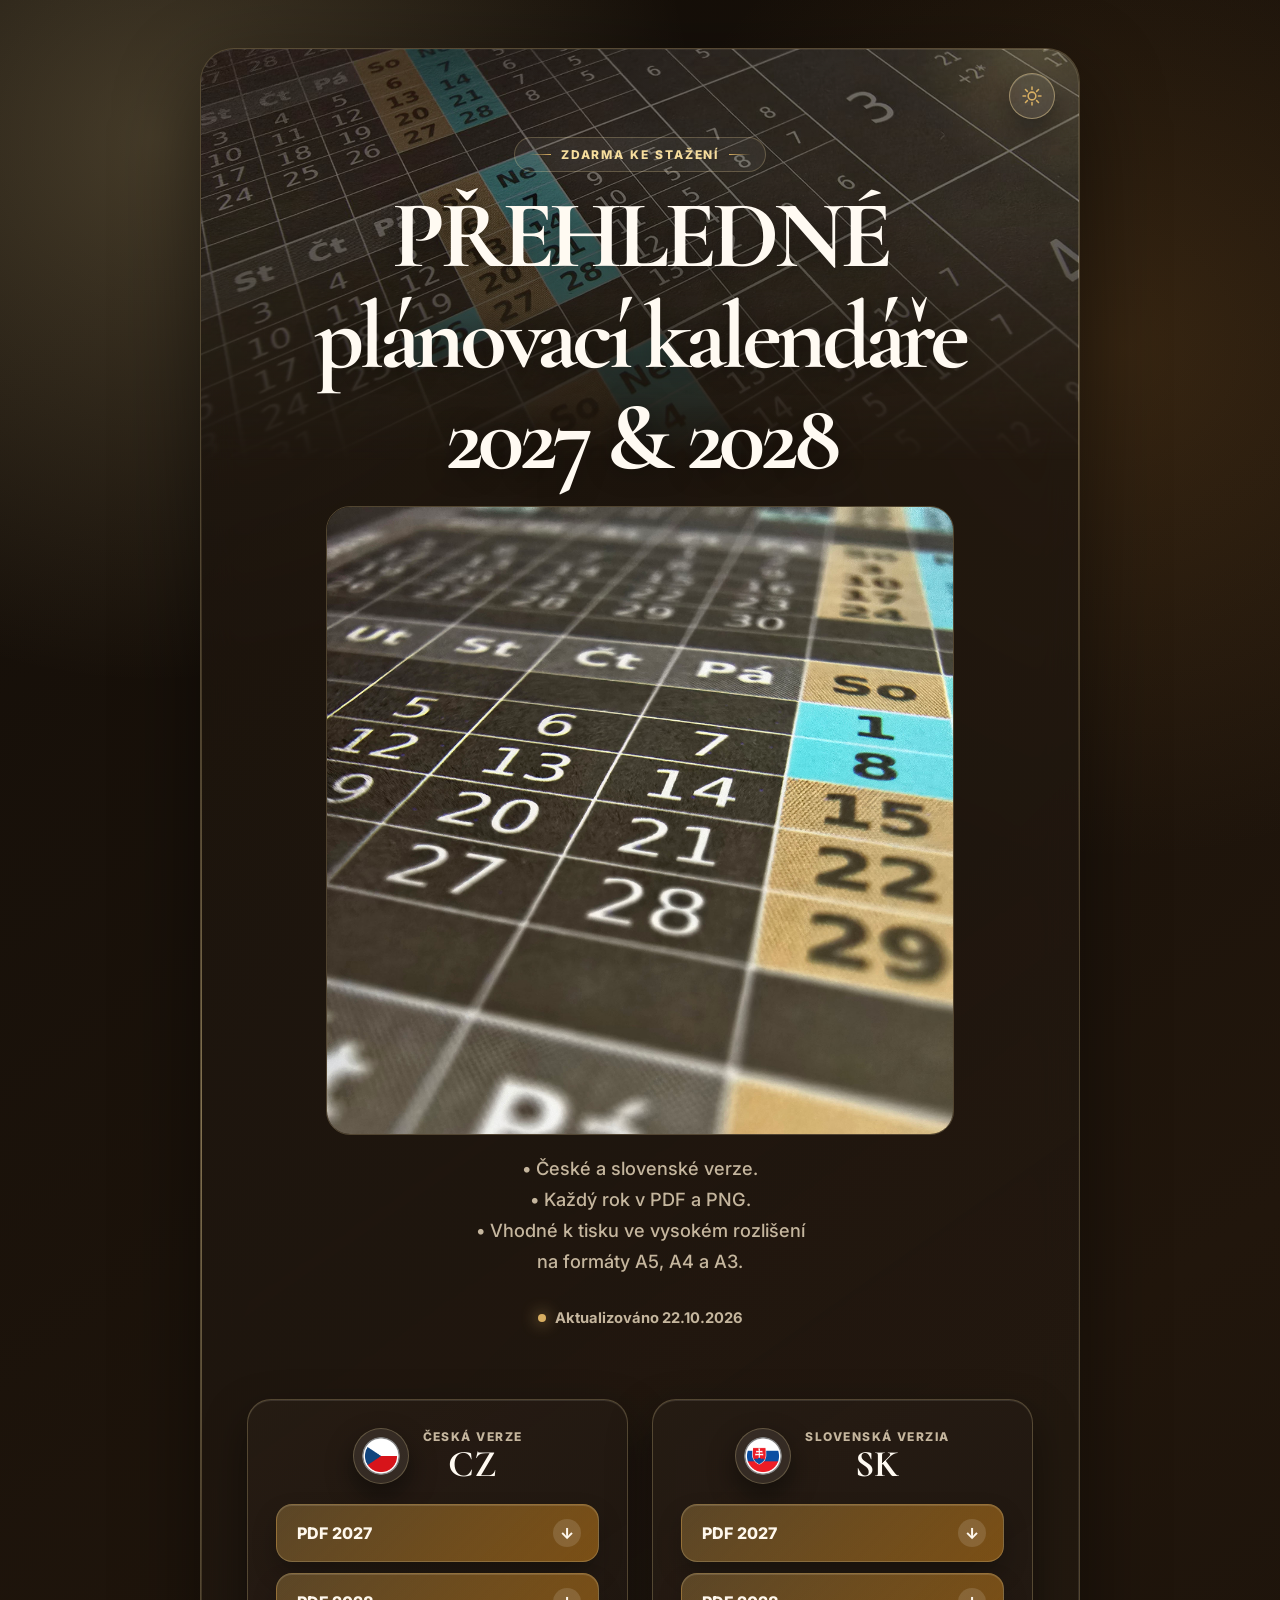
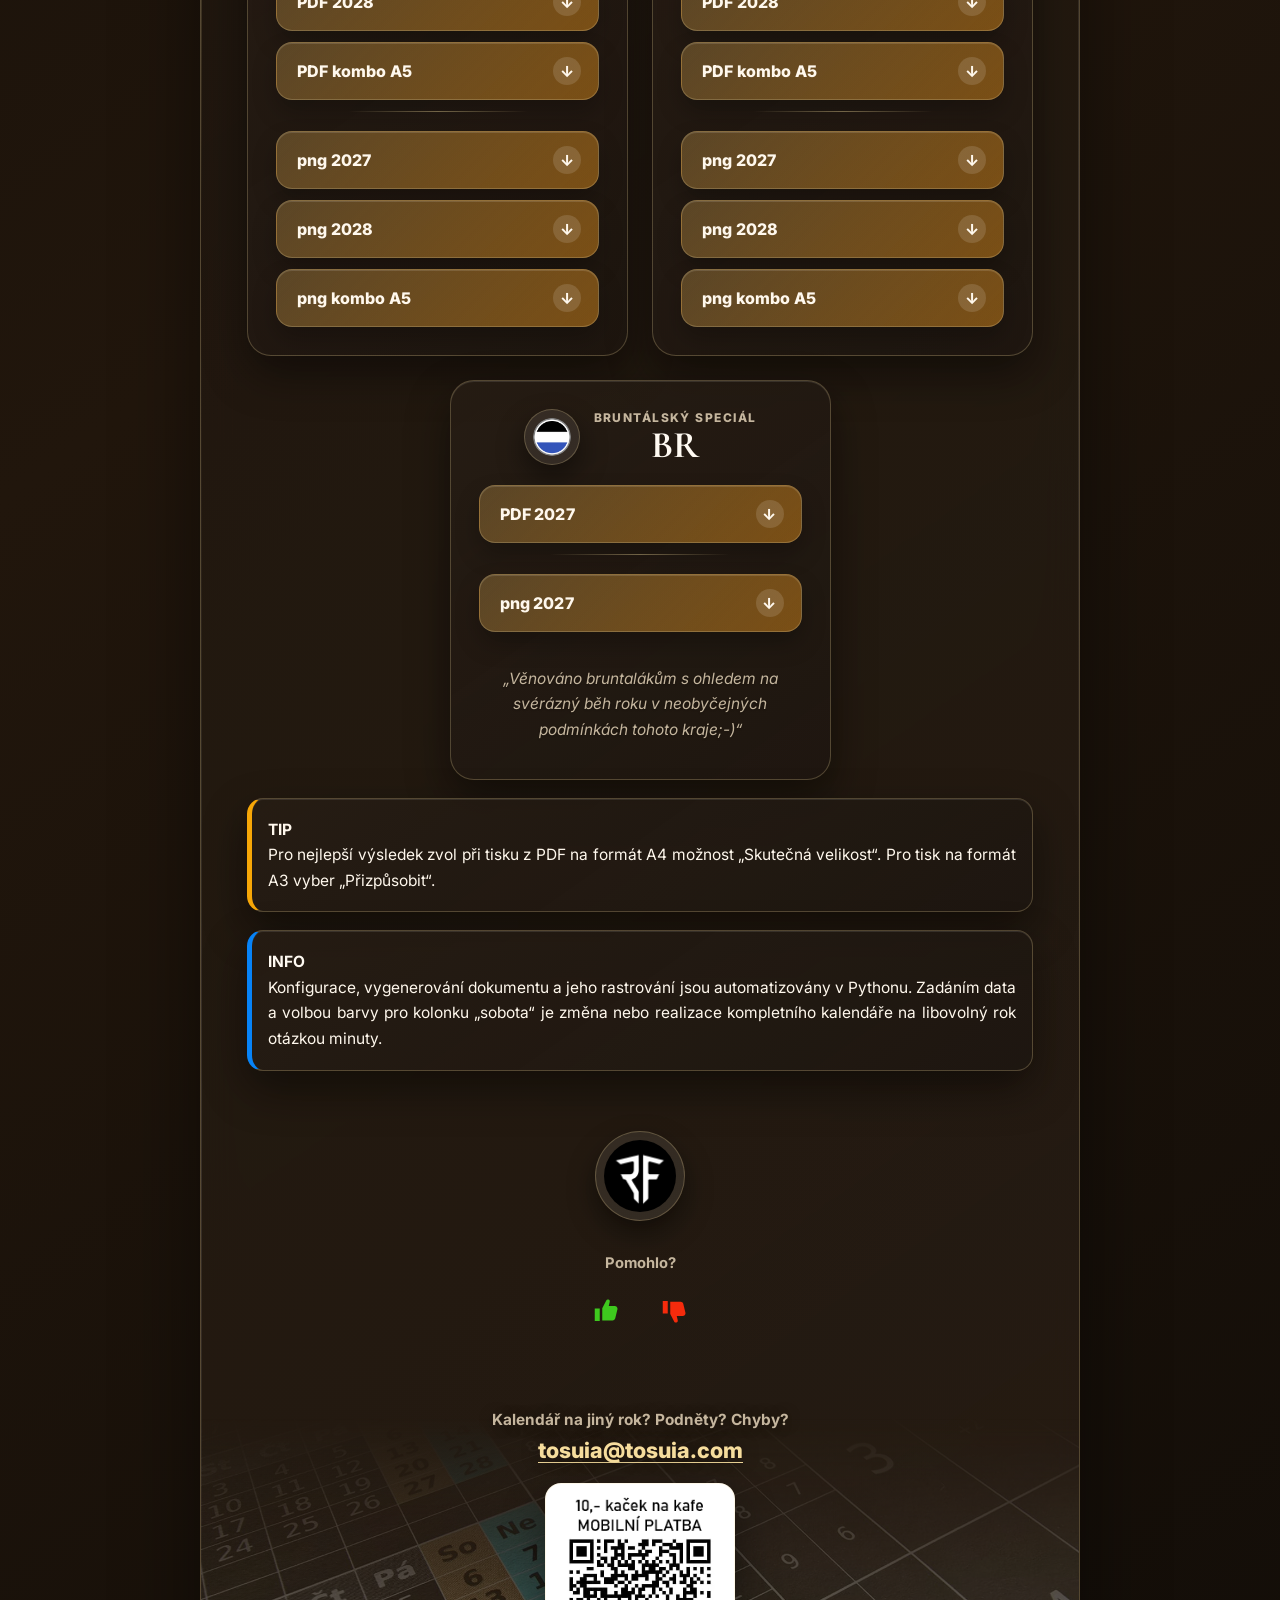
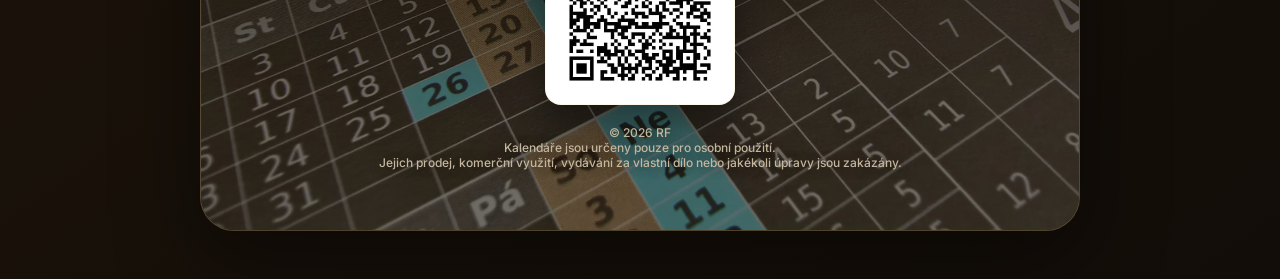
==== index.html @ 9c36e2bb "Update copyright notice to clarify restrictions" ====
<!DOCTYPE html>
<html lang='cs' data-theme='dark'>
  <head>
    <meta charset='UTF-8'>
    <meta name='viewport' content='width=device-width, initial-scale=1.0'>
    <meta name='robots' content='index, follow'>
    <title>PDF a PNG Plánovací kalendáře</title>
    <meta name='description' content='Plánovací kalendáře ke stažení zdarma. České a slovenské verze pro tisk na A5, A4 nebo A3.'>
    <link rel='canonical' href='https://tosuia.github.io'>
    <link rel='icon' type='image/png' href='img/my-icon.png'>
    <meta property="og:title" content="PDF a PNG Plánovací kalendáře">
    <meta property="og:description" content="České a slovenské plánovací kalendáře ke stažení zdarma. Vhodné k tisku ve vysokém rozlišení
na formáty A5, A4 a A3.">
    <meta property="og:type" content="website">
    <meta property="og:url" content="https://tosuia.github.io/">
    <meta property="og:site_name" content="Plánovací kalendáře">
    <meta property="og:locale" content="cs_CZ">
    <meta property="og:locale:alternate" content="sk_SK">
    <meta property="og:image" content="https://tosuia.github.io/img/preview.png">
    <meta property="og:image:secure_url" content="https://tosuia.github.io/img/preview.png">
    <meta property="og:image:type" content="image/png">
    <meta property="og:image:width" content="1200">
    <meta property="og:image:height" content="630">
    <meta property="og:image:alt" content="Ukázka plánovacího kalendáře">
    <meta name="twitter:card" content="summary_large_image">
    <meta name="twitter:title" content="PDF a PNG Plánovací kalendáře">
    <meta name="twitter:description" content="České a slovenské plánovací kalendáře ke stažení zdarma. Vhodné k tisku ve vysokém rozlišení na formáty A5, A4 a A3.">
    <meta name="twitter:image" content="https://tosuia.github.io/img/preview.png">
    <meta name="twitter:image:alt" content="Ukázka plánovacího kalendáře">
    <meta name='theme-color' content='#120d08'>
    <link rel='preconnect' href='https://fonts.googleapis.com'>
    <link rel='preconnect' href='https://fonts.gstatic.com' crossorigin>
    <link href='https://fonts.googleapis.com/css2?family=Cormorant+Garamond:wght@600;700&family=Inter:wght@400;500;600;700;800&display=swap' rel='stylesheet'>
    <link rel='stylesheet' href='style.css'>
    <!-- Set theme before paint to avoid a flash of the wrong mode -->
    <script>
      (function() {
        try {
          var saved = localStorage.getItem('theme') || 'dark';
          document.documentElement.setAttribute('data-theme', saved);
        } catch (e) {
          document.documentElement.setAttribute('data-theme', 'dark');
        }
      })();
    </script>
    <script async src='https://www.googletagmanager.com/gtag/js?id=G-2VYE45JZ54'></script>
    <script>
      window.dataLayer = window.dataLayer || [];

      function gtag() {
        dataLayer.push(arguments);
      }
      gtag('js', new Date());
      gtag('config', 'G-2VYE45JZ54');
    </script>
  </head>
  <body>
    <main class='container' aria-label='Plánovací kalendáře ke stažení'>
      <div class='card-backdrop card-backdrop--top' aria-hidden='true'></div>
      <div class='card-backdrop card-backdrop--bottom' aria-hidden='true'></div>
      <button id='theme-toggle' class='theme-toggle' type='button' aria-label='Přepnout světlý a tmavý režim' title='Přepnout režim'>
        <svg class='icon-sun' viewBox='0 0 24 24' aria-hidden='true'>
          <circle cx='12' cy='12' r='4.2'></circle>
          <g stroke-linecap='round'>
            <line x1='12' y1='2.2' x2='12' y2='5'></line>
            <line x1='12' y1='19' x2='12' y2='21.8'></line>
            <line x1='2.2' y1='12' x2='5' y2='12'></line>
            <line x1='19' y1='12' x2='21.8' y2='12'></line>
            <line x1='4.9' y1='4.9' x2='6.9' y2='6.9'></line>
            <line x1='17.1' y1='17.1' x2='19.1' y2='19.1'></line>
            <line x1='4.9' y1='19.1' x2='6.9' y2='17.1'></line>
            <line x1='17.1' y1='6.9' x2='19.1' y2='4.9'></line>
          </g>
        </svg>
        <svg class='icon-moon' viewBox='0 0 24 24' aria-hidden='true'>
          <path d='M20.5 14.4A8 8 0 0 1 9.6 3.5a0.6 0.6 0 0 0-0.8-0.8 9.2 9.2 0 1 0 12.5 12.5 0.6 0.6 0 0 0-0.8-0.8z'></path>
        </svg>
      </button>
      <section class='hero' aria-labelledby='page-title'>
        <p class='eyebrow'>Zdarma ke stažení</p>
        <header class='header-text'>
          <h1 id='page-title'>PŘEHLEDNÉ <br>plánovací kalendáře <br>2027 &amp; 2028 </h1>
          <img src="img/calendar-preview.jpg" alt="Náhled kalendáře" class="calendar-preview" width="2100" height="2100">
          <p>• České a slovenské verze.<br>• Každý rok v PDF a PNG. <br>• Vhodné k tisku ve vysokém rozlišení <br>na formáty A5, A4 a A3.</p>
        </header>
        <p class='updated'>Aktualizováno 22.10.2026</p>
      </section>
      <section class='download-grid' aria-label='Stažení kalendářů'>
        <div class='lang-card'>
          <div class='lang-head'>
            <img src='img/cz.png' alt='Česká verze' class='flag'>
            <div>
              <p class='lang-label'>Česká verze</p>
              <h2>CZ</h2>
            </div>
          </div>
          <ul class='downloads'>
            <li>
              <a href='pdf/PK_2027_CZ_flattened_600dpi.pdf' download='PK_2027_CZ_flattened_600dpi.pdf'>PDF 2027</a>
            </li>
            <li>
              <a href='pdf/PK_2028_CZ_flattened_600dpi.pdf' download='PK_2028_CZ_flattened_600dpi.pdf'>PDF 2028</a>
            </li>
            <li>
              <a href='pdf/PK_27_28_CZ_flattened_600dpi.pdf' download='PK_27_28_CZ_flattened_600dpi.pdf'>PDF kombo A5</a>
            </li>
            <li class='downloads-divider' aria-hidden='true'></li>
            <li>
              <a href='png/PK_2027_CZ_page_001_600dpi.png' download='PK_2027_CZ_page_001_600dpi.png'>png 2027</a>
            </li>
            <li>
              <a href='png/PK_2028_CZ_page_001_600dpi.png' download='PK_2028_CZ_page_001_600dpi.png'>png 2028</a>
            </li>
            <li>
              <a href='png/PK_27_28_CZ_page_001_600dpi.png' download='PK_27_28_CZ_page_001_600dpi.png'>png kombo A5</a>
            </li>
          </ul>
        </div>
        <div class='lang-card'>
          <div class='lang-head'>
            <img src='img/sk.png' alt='Slovenská verzia' class='flag'>
            <div>
              <p class='lang-label'>Slovenská verzia</p>
              <h2>SK</h2>
            </div>
          </div>
          <ul class='downloads'>
            <li>
              <a href='pdf/PK_2027_SK_flattened_600dpi.pdf' download='PK_2027_SK_flattened_600dpi.pdf'>PDF 2027</a>
            </li>
            <li>
              <a href='pdf/PK_2028_SK_flattened_600dpi.pdf' download='PK_2028_SK_flattened_600dpi.pdf'>PDF 2028</a>
            </li>
            <li>
              <a href='pdf/PK_27_28_SK_flattened_600dpi.pdf' download='PK_27_28_SK_flattened_600dpi.pdf'>PDF kombo A5</a>
            </li>
            <li class='downloads-divider' aria-hidden='true'></li>
            <li>
              <a href='png/PK_2027_SK_page_001_600dpi.png' download='PK_2027_SK_page_001_600dpi.png'>png 2027</a>
            </li>
            <li>
              <a href='png/PK_2028_SK_page_001_600dpi.png' download='PK_2028_SK_page_001_600dpi.png'>png 2028</a>
            </li>
            <li>
              <a href='png/PK_27_28_SK_page_001_600dpi.png' download='PK_27_28_SK_page_001_600dpi.png'>png kombo A5</a>
            </li>
          </ul>
        </div>
        <div class='lang-card'>
          <div class='lang-head'>
            <img src='img/znak.png' alt='Bruntálská varianta' class='flag'>
            <div>
              <p class='lang-label'>Bruntálský speciál</p>
              <h2>BR</h2>
            </div>
          </div>
          <ul class='downloads'>
            <li>
              <a href='pdf/BPK_2027.pdf' download='BPK_2027.pdf'>PDF 2027</a>
            </li>
            <li class='downloads-divider' aria-hidden='true'></li>
            <li>
              <a href='png/BPK_2027.png' download='BPK_2027.png'>png 2027</a>
            </li>
          </ul>
          <div class="announcement_1">
            <br>„Věnováno bruntalákům s ohledem na svérázný běh roku v neobyčejných podmínkách tohoto kraje;-)“
          </div>
        </div>
      </section>
      <section class='notice-stack' aria-label='Poznámky'>
        <div class='announcement_2'>
          <b>TIP</b>
          <br>Pro nejlepší výsledek zvol při tisku z PDF na formát A4 možnost „Skutečná velikost“. Pro tisk na formát A3 vyber „Přizpůsobit“.
        </div>
        <div class='announcement_3'>
          <b>INFO</b>
          <br>Konfigurace, vygenerování dokumentu a jeho rastrování jsou automatizovány v Pythonu. Zadáním data a volbou barvy pro kolonku „sobota“ je změna nebo realizace kompletního kalendáře na libovolný rok otázkou minuty.
        </div>
      </section>
      <img src='img/logo_rf_148.png' srcset='img/logo_rf_148.png 2x, img/logo_rf_224.png 3x' alt='Logo' class='logo_rf' draggable='false'>
      <section class='feedback' aria-labelledby='feedback-title'>
          <p class='feedback-title' id='feedback-title'>Pomohlo?</p>
        <div class='feedback-actions' role='group' aria-label='Ohodnotit stránku'>
          <button class='feedback-button feedback-button--up' id='feedback-up' type='button' aria-label='Líbí se mi' aria-pressed='false' title='Ujde to'>
            <svg viewBox='0 0 24 24' aria-hidden='true' focusable='false'>
              <path d='M7 10v10H3V10h4Zm2 10V9.7l3.2-6.2c.3-.6 1-.9 1.7-.7.8.2 1.3 1 1.1 1.8L14.2 8H19c1.2 0 2.2 1 2.2 2.2 0 .2 0 .4-.1.6l-1.7 7c-.2 1-1.1 1.7-2.1 1.7H9Z' />
            </svg>
          </button>
          <button class='feedback-button feedback-button--down' id='feedback-down' type='button' aria-label='Nelíbí se mi' aria-pressed='false' title='O ničem!'>
            <svg viewBox='0 0 24 24' aria-hidden='true' focusable='false'>
              <path d='M7 14V4H3v10h4Zm2-10v10.3l3.2 6.2c.3.6 1 .9 1.7.7.8-.2 1.3-1 1.1-1.8L14.2 16H19c1.2 0 2.2-1 2.2-2.2 0-.2 0-.4-.1-.6l-1.7-7c-.2-1-1.1-1.7-2.1-1.7H9Z' />
            </svg>
          </button>
        </div>
        <p class='feedback-message' id='feedback-message' aria-live='polite'></p>
      </section>
      <section class='support' aria-label='Kontakt a podpora'>
        <p class='note'>Kalendář na jiný rok? Podněty? Chyby?</p>
        <p class='contact'>
          <a href='mailto:tosuia@tosuia.com'>tosuia@tosuia.com</a>
        </p>
        <img class='qr' src='img/10.png' alt='QR kód pro příspěvek na kafe'>
        <br>
        <p class='copyright'>© 2026 RF<br>Kalendáře jsou určeny pouze pro osobní použití.<br>Jejich prodej, komerční využití, vydávání za vlastní dílo nebo jakékoli úpravy jsou zakázány.</p>
      </section>
    </main>
    <script src='tracking.js?v=2'></script>
    <script>
      (function() {
        var btn = document.getElementById('theme-toggle');
        if (!btn) return;
        var themeMeta = document.querySelector('meta[name="theme-color"]');

        function syncMeta(theme) {
          if (themeMeta) {
            themeMeta.setAttribute('content', theme === 'light' ? '#f7efe3' : '#120d08');
          }
        }
        syncMeta(document.documentElement.getAttribute('data-theme') || 'dark');
        btn.addEventListener('click', function() {
          var current = document.documentElement.getAttribute('data-theme');
          var next = current === 'dark' ? 'light' : 'dark';
          document.documentElement.setAttribute('data-theme', next);
          try {
            localStorage.setItem('theme', next);
          } catch (e) {}
          syncMeta(next);
        });
      })();
      (function() {
        var upButton = document.getElementById('feedback-up');
        var downButton = document.getElementById('feedback-down');
        var message = document.getElementById('feedback-message');
        var storageKey = 'calendar-site-feedback';
        var feedbackMessageTimer;
        var submittedFeedback = null;
        if (!upButton || !downButton || !message) return;

        function setFeedback(choice, announce) {
          var isUp = choice === 'up';
          var isDown = choice === 'down';
          upButton.classList.toggle('is-selected', isUp);
          downButton.classList.toggle('is-selected', isDown);
          upButton.setAttribute('aria-pressed', String(isUp));
          downButton.setAttribute('aria-pressed', String(isDown));
          clearTimeout(feedbackMessageTimer);
          if (choice && announce) {
            message.textContent = isUp ? 'Paráda! Díky😊' : 'Hmmm...😏';
            feedbackMessageTimer = setTimeout(function() {
              message.textContent = '';
            }, 3000);
          } else {
            message.textContent = '';
          }
        }

        function sendFeedbackToAnalytics(choice, previousChoice) {
          if (typeof gtag !== 'function') return;
          gtag('event', 'calendar_feedback', {
            feedback_rating: choice,
            previous_rating: previousChoice || 'none'
          });
        }

        function saveFeedback(choice) {
          var previousChoice = submittedFeedback;
          try {
            previousChoice = localStorage.getItem(storageKey) || previousChoice;
          } catch (e) {}
          if (previousChoice === 'up' || previousChoice === 'down') {
            submittedFeedback = previousChoice;
            setFeedback(previousChoice, true);
            message.textContent = 'Tady se už známkovalo...';
            return;
          }
          submittedFeedback = choice;
          sendFeedbackToAnalytics(choice, null);
          try {
            localStorage.setItem(storageKey, choice);
          } catch (e) {}
          setFeedback(choice, true);
        }
        upButton.addEventListener('click', function() {
          saveFeedback('up');
        });
        downButton.addEventListener('click', function() {
          saveFeedback('down');
        });
        try {
          var savedFeedback = localStorage.getItem(storageKey);
          if (savedFeedback === 'up' || savedFeedback === 'down') {
            submittedFeedback = savedFeedback;
            setFeedback(savedFeedback, false);
          }
        } catch (e) {}
      })();
    </script>
  </body>
</html>
---- style.css ----
:root {
    color-scheme: dark;
    --page-bg: #120d08;
    --page-bg-2: #21160c;
    --surface: rgba(26, 19, 13, 0.78);
    --surface-strong: rgba(37, 27, 18, 0.86);
    --surface-soft: rgba(255, 255, 255, 0.055);
    --text: #fff8ed;
    --text-muted: #c5b69e;
    --heading: #fffaf2;
    --gold: #d8af62;
    --gold-2: #f6dd9d;
    --gold-3: #9b6c27;
    --line: rgba(246, 221, 157, 0.24);
    --line-strong: rgba(246, 221, 157, 0.46);
    --shadow: rgba(0, 0, 0, 0.46);
    --success: #3ec91e;
    --warning: #f52b0c;
    --focus: #f7d47d;
    --backdrop-opacity: 0.70;
    --backdrop-tint: rgba(18, 13, 8, 0.45);
    --backdrop-blend: luminosity;
    --radius-xl: 34px;
    --radius-lg: 24px;
    --radius-md: 16px;
}

:root[data-theme='light'] {
    color-scheme: light;
    --page-bg: #f7efe3;
    --page-bg-2: #ead8bd;
    --surface: rgba(255, 251, 243, 0.82);
    --surface-strong: rgba(255, 253, 248, 0.94);
    --surface-soft: rgba(80, 52, 20, 0.055);
    --text: #2f2519;
    --text-muted: #735f43;
    --heading: #22180f;
    --gold: #9b6c27;
    --gold-2: #6f4717;
    --gold-3: #d8af62;
    --line: rgba(113, 79, 32, 0.22);
    --line-strong: rgba(113, 79, 32, 0.42);
    --shadow: rgba(73, 48, 17, 0.18);
    --success: #3ec91e;
    --warning: #f52b0c;
    --focus: #8c5f17;
    --backdrop-opacity: 0.70;
    --backdrop-tint: rgba(247, 239, 227, 0.55);
    --backdrop-blend: luminosity;
}

* {
    box-sizing: border-box;
}

html {
    min-height: 100%;
    background: var(--page-bg);
}

body {
    min-height: 100vh;
    margin: 0;
    padding: clamp(16px, 4vw, 48px);
    font-family: 'Inter', 'Open Sans', system-ui, -apple-system, BlinkMacSystemFont, 'Segoe UI', sans-serif;
    color: var(--text);
    background:
        radial-gradient(circle at 12% 4%, rgba(246, 221, 157, 0.22), transparent 34rem),
        radial-gradient(circle at 88% 10%, rgba(181, 123, 51, 0.18), transparent 32rem),
        linear-gradient(145deg, var(--page-bg), var(--page-bg-2) 48%, var(--page-bg));
    transition: background 0.35s ease, color 0.35s ease;
}

body::before {
    content: '';
    position: fixed;
    inset: 0;
    z-index: -2;
    pointer-events: none;
    background-image:
        linear-gradient(rgba(255, 255, 255, 0.045) 1px, transparent 1px),
        linear-gradient(90deg, rgba(255, 255, 255, 0.04) 1px, transparent 1px);
    background-size: 72px 72px;
    mask-image: radial-gradient(circle at center, black 0%, transparent 72%);
}

body::after {
    content: '';
    position: fixed;
    inset: 18px;
    z-index: -1;
    pointer-events: none;
    border: 1px solid var(--line);
    border-radius: 38px;
}

button,
a {
    -webkit-tap-highlight-color: transparent;
}

button:focus-visible,
a:focus-visible {
    outline: 3px solid var(--focus);
    outline-offset: 4px;
}

.container {
    position: relative;
    width: min(100%, 880px);
    margin: 0 auto;
    padding: clamp(24px, 5vw, 46px);
    text-align: center;
    background:
        linear-gradient(145deg, var(--surface), var(--surface-strong)),
        linear-gradient(135deg, transparent, rgba(246, 221, 157, 0.08));
    border: 1px solid var(--line);
    border-radius: var(--radius-xl);
    box-shadow:
        0 28px 85px var(--shadow),
        inset 0 1px 0 rgba(255, 255, 255, 0.12);
    backdrop-filter: blur(18px) saturate(125%);
    overflow: hidden;
}

.container::before,
.container::after {
    content: '';
    position: absolute;
    pointer-events: none;
}

.container::before {
    inset: 0;
    border-radius: inherit;
    padding: 1px;
    background: linear-gradient(135deg, transparent 8%, var(--gold-2), transparent 42%, rgba(255, 255, 255, 0.24), transparent 82%);
    opacity: 0.48;
    -webkit-mask:
        linear-gradient(#fff 0 0) content-box,
        linear-gradient(#fff 0 0);
    -webkit-mask-composite: xor;
    mask:
        linear-gradient(#fff 0 0) content-box,
        linear-gradient(#fff 0 0);
    mask-composite: exclude;
}

.container::after {
    width: 260px;
    height: 260px;
    top: -122px;
    right: -92px;
    border-radius: 50%;
    background: radial-gradient(circle, rgba(246, 221, 157, 0.18), transparent 68%);
}

/* ---------- Theme toggle (sun/moon icon, ported from version A) ---------- */
.theme-toggle {
    position: absolute;
    top: clamp(16px, 3vw, 24px);
    right: clamp(16px, 3vw, 24px);
    z-index: 2;
    display: grid;
    place-items: center;
    width: 46px;
    height: 46px;
    padding: 0;
    border: 1px solid var(--line-strong);
    border-radius: 50%;
    color: var(--gold);
    background: var(--surface-soft);
    box-shadow: 0 12px 30px var(--shadow), inset 0 1px 0 rgba(255, 255, 255, 0.14);
    cursor: pointer;
    transition: transform 0.3s ease, color 0.3s ease, border-color 0.3s ease, box-shadow 0.3s ease;
}

.theme-toggle:hover {
    transform: rotate(18deg) scale(1.06);
    color: var(--gold-2);
    border-color: var(--gold);
    box-shadow: 0 16px 36px var(--shadow), inset 0 1px 0 rgba(255, 255, 255, 0.14);
}

.theme-toggle svg {
    width: 22px;
    height: 22px;
    fill: none;
    stroke: currentColor;
    stroke-width: 1.7;
}

.theme-toggle .icon-moon {
    fill: currentColor;
    stroke: none;
}

:root[data-theme='dark'] .theme-toggle .icon-sun { display: block; }
:root[data-theme='dark'] .theme-toggle .icon-moon { display: none; }
:root[data-theme='light'] .theme-toggle .icon-sun { display: none; }
:root[data-theme='light'] .theme-toggle .icon-moon { display: block; }

.hero {
    position: relative;
    z-index: 1;
    padding-top: 26px;
    /* leaves room for the backdrop to fade out before the download grid */
    padding-bottom: clamp(36px, 7vw, 72px);
}

.eyebrow {
    display: inline-flex;
    align-items: center;
    gap: 10px;
    margin: 16px 0 14px;
    padding: 9px 14px;
    border: 1px solid var(--line);
    border-radius: 999px;
    color: var(--gold-2);
    background: var(--surface-soft);
    font-size: 0.75rem;
    font-weight: 800;
    letter-spacing: 0.16em;
    text-transform: uppercase;
}

.eyebrow::before,
.eyebrow::after {
    content: '';
    width: 22px;
    height: 1px;
    background: linear-gradient(90deg, transparent, var(--gold));
}

.eyebrow::after {
    background: linear-gradient(90deg, var(--gold), transparent);
}

.header-text h1 {
    margin: 0 0 14px;
    color: var(--heading);
    font-family: 'Cormorant Garamond', Georgia, serif;
    font-size: clamp(3rem, 10vw, 6rem);
    font-weight: 700;
    line-height: 1.05;
    letter-spacing: -0.055em;
    text-wrap: balance;
    text-shadow: 0 2px 26px var(--shadow);
}

.header-text p {
    max-width: 620px;
    margin: 0 auto;
    color: var(--text-muted);
    font-size: clamp(1rem, 2vw, 1.14rem);
    font-weight: 500;
    line-height: 1.7;
}

/* ---------- Sunken calendar backdrops (top hero + bottom support) ---------- */
.card-backdrop {
    position: absolute;
    left: 0;
    right: 0;
    /* image is 1600x770 (~2.08:1) — keep the band close to that ratio */
    height: min(48vw, 430px);
    z-index: 0;
    pointer-events: none;
    background-image:
        linear-gradient(to bottom, var(--backdrop-tint), var(--backdrop-tint)),
        url('img/backdrop.jpg');
    background-size: cover;
    background-blend-mode: var(--backdrop-blend);
    opacity: var(--backdrop-opacity);
}

.card-backdrop--top {
    top: 0;
    background-position: center top;
    -webkit-mask-image: linear-gradient(to bottom, black 0%, black 38%, transparent 96%);
    mask-image: linear-gradient(to bottom, black 0%, black 38%, transparent 96%);
}

.card-backdrop--bottom {
    bottom: 0;
    background-position: center bottom;
    -webkit-mask-image: linear-gradient(to top, black 0%, black 32%, transparent 96%);
    mask-image: linear-gradient(to top, black 0%, black 32%, transparent 96%);
}

.updated {
    display: inline-flex;
    align-items: center;
    gap: 9px;
    margin: clamp(20px, 4vw, 32px) 0 0;
    color: var(--text-muted);
    font-size: 0.92rem;
    font-weight: 700;
}

.updated::before {
    content: '';
    width: 8px;
    height: 8px;
    border-radius: 50%;
    background: var(--gold);
    box-shadow: 0 0 16px var(--gold);
}

.download-grid {
    position: relative;
    z-index: 1;
    display: grid;
    grid-template-columns: repeat(2, minmax(0, 1fr));
    gap: clamp(18px, 3vw, 24px);
    margin: 0 0 18px;
}

.download-grid .lang-card:nth-child(3) {
    grid-column: 1 / -1;
    width: calc((100% - clamp(18px, 3vw, 24px)) / 2);
    justify-self: center;
}

.lang-card,
.announcement_2,
.announcement_3 {
    position: relative;
    border: 1px solid var(--line);
    background:
        linear-gradient(145deg, var(--surface-strong), var(--surface)),
        var(--surface-soft);
    box-shadow:
        0 18px 44px var(--shadow),
        inset 0 1px 0 rgba(255, 255, 255, 0.10);
}

.lang-card {
    padding: clamp(20px, 4vw, 28px);
    border-radius: var(--radius-lg);
    overflow: hidden;
    transition: transform 0.22s ease, border-color 0.22s ease, box-shadow 0.22s ease;
}

.lang-card:hover {
    transform: translateY(-5px);
    border-color: var(--line-strong);
    box-shadow: 0 24px 54px var(--shadow), inset 0 1px 0 rgba(255, 255, 255, 0.14);
}

.lang-card::before,
.downloads a::before {
    content: '';
    position: absolute;
    inset: 0;
    pointer-events: none;
    background: linear-gradient(110deg, transparent 0%, transparent 38%, rgba(255, 255, 255, 0.42) 50%, transparent 62%, transparent 100%);
    background-size: 240% 100%;
    background-position: 140% 50%;
    opacity: 0;
    transition: opacity 0.2s ease;
}

.lang-card:hover::before,
.downloads a:hover::before {
    opacity: 1;
    animation: shimmer 1.15s ease both;
}

.lang-head {
    display: flex;
    align-items: center;
    justify-content: center;
    gap: 14px;
    margin-bottom: 20px;
}

.flag {
    display: block;
    width: 56px;
    height: 56px;
    padding: 8px;
    border: 1px solid var(--line);
    border-radius: 50%;
    background: rgba(255, 255, 255, 0.08);
    box-shadow: 0 12px 28px var(--shadow);
}

.lang-label {
    margin: 0 0 2px;
    color: var(--text-muted);
    font-size: 0.75rem;
    font-weight: 800;
    letter-spacing: 0.12em;
    text-transform: uppercase;
}

.lang-card h2 {
    margin: 0;
    color: var(--heading);
    font-family: 'Cormorant Garamond', Georgia, serif;
    font-size: 2.35rem;
    font-weight: 700;
    line-height: 1;
}

.downloads {
    position: relative;
    z-index: 1;
    display: grid;
    gap: 11px;
    list-style: none;
    padding: 0;
    margin: 0;
}

.downloads li + li {
    margin-top: 0;
}

.downloads-divider {
    width: min(180px, 56%);
    height: 1px;
    margin: 8px auto;
    padding: 0;
    border: 0;
    background: linear-gradient(90deg, transparent, var(--line-strong), transparent);
}

.downloads a {
    position: relative;
    display: inline-flex;
    align-items: center;
    justify-content: space-between;
    gap: 14px;
    width: 100%;
    min-height: 54px;
    padding: 14px 17px 14px 20px;
    border: 1px solid var(--line);
    border-radius: var(--radius-md);
    color: #fff8ed;
    background:
        linear-gradient(135deg, rgba(215, 174, 98, 0.28), rgba(127, 77, 20, 0.42)),
        linear-gradient(135deg, #2a1d10, #765016);
    box-shadow: 0 12px 24px rgba(0, 0, 0, 0.24), inset 0 1px 0 rgba(255, 255, 255, 0.12);
    overflow: hidden;
    text-decoration: none;
    font-weight: 800;
    letter-spacing: 0.01em;
    transition: transform 0.18s ease, border-color 0.18s ease, box-shadow 0.18s ease, filter 0.18s ease;
}

:root[data-theme='light'] .downloads a {
    color: #fff9ee;
    background:
        linear-gradient(135deg, rgba(245, 213, 144, 0.28), rgba(128, 80, 21, 0.38)),
        linear-gradient(135deg, #7d541b, #b98934);
}

.downloads a::after {
    content: '↓';
    display: grid;
    place-items: center;
    width: 28px;
    height: 28px;
    flex: 0 0 auto;
    border-radius: 50%;
    background: rgba(255, 255, 255, 0.13);
    font-size: 0.95rem;
    line-height: 1;
}

.downloads a:hover {
    transform: translateY(-2px);
    border-color: var(--gold-2);
    box-shadow: 0 17px 32px rgba(0, 0, 0, 0.30), 0 0 0 1px rgba(246, 221, 157, 0.12) inset;
    filter: brightness(1.07);
}

.notice-stack {
    position: relative;
    z-index: 1;
}

.announcement_1 {
    max-width: 100%;
    margin: 8px auto;    
    color: var(--text-muted);
    font-size: 0.97rem;
    line-height: 1.65;
    text-align: center;
    font-style: italic;
    text-shadow: 0 1px 2px rgba(0, 0, 0, 0.25);
    text-wrap: balance;
    hyphens: auto;
    overflow-wrap: break-word;        
    padding-inline: 1rem;
}

.announcement_2,
.announcement_3 {
    max-width: 100%;
    margin: 18px auto;
    padding: 18px 20px 18px 22px;
    border-radius: var(--radius-md);
    color: var(--text);
    font-size: 0.97rem;
    line-height: 1.65;
    text-align: justify;
    hyphens: auto;
    overflow-wrap: break-word;
    padding-inline: 1rem;
}


.announcement_2 {
    border-left: 5px solid #f7a707;
}

.announcement_3 {
    border-left: 5px solid #0783f7;
}
.announcement_1 b
.announcement_2 b,
.announcement_3 b {
    color: var(--heading);
}

.logo_rf {
    display: block;
    width: 90px;
    height: 90px;
    margin: clamp(34px, 6vw, 60px) auto;   /* equal top & bottom, keeps it centred */
    padding: 8px;
    border: 1px solid var(--line);
    border-radius: 50%;
    background: rgba(255, 255, 255, 0.08);
    box-shadow: 0 12px 28px var(--shadow);
    animation: spinSlow 30s linear infinite;
}

@keyframes spinSlow {
    to { rotate: 360deg; }
}

/* ---------- Simple thumbs up/down feedback ---------- */
.feedback {
    position: relative;
    z-index: 1;
    margin: calc(clamp(34px, 6vw, 60px) * -0.45) auto clamp(28px, 5vw, 44px);
    text-align: center;
}

.feedback-title {
    margin: 0 0 12px;
    color: var(--text-muted);
    font-size: 0.92rem;
    font-weight: 700;
}

.feedback-actions {
    display: flex;
    justify-content: center;
    gap: 14px;
}

.feedback-button {
    display: grid;
    place-items: center;
    width: 54px;
    height: 54px;
    padding: 0;
    border: 0;
    border-radius: 0;
    background: transparent;
    box-shadow: none;
    cursor: pointer;
    transition: transform 0.2s ease, color 0.2s ease;
}

.feedback-button svg {
    width: 30px;
    height: 30px;
    fill: currentColor;
}

.feedback-button--up {
    color: var(--success);
}

.feedback-button--up:hover {
    transform: translateY(-3px) scale(1.05);
}

.feedback-button--up.is-selected {
    color: var(--success)
}

.feedback-button--down {
    color: var(--warning);
}

.feedback-button--down:hover {
    transform: translateY(-3px) scale(1.05);
}

.feedback-button--down.is-selected {
    color: var(--warning)
}

.feedback-message {
    min-height: 1.4em;
    margin: 10px 0 0;
    color: var(--gold-2);
    font-size: 0.82rem;
    font-weight: 700;
}

.support {
    position: relative;
    z-index: 1;
    margin-top: 0;           /* was 30px */
    padding: 0 20px 6px;     /* top padding moved into .logo_rf's margin */
}

.note {
    position: relative;
    margin: 0 0 8px;
    color: var(--text-muted);
    font-size: 0.96rem;
    font-weight: 700;
    text-shadow: 0 1px 14px var(--shadow);
}

.copyright {
    position: relative;
    margin: 0 0 8px;
    color: var(--text-muted);
    font-size: 0.75rem;
    font-weight: 500;
    text-shadow: 0 1px 14px var(--shadow);
    hyphens: auto;
    overflow-wrap: break-word;
}

.contact {
    position: relative;
    margin: 0 0 20px;
    font-size: clamp(1.1rem, 3vw, 1.35rem);
    font-weight: 800;
    text-shadow: 0 1px 18px var(--shadow);
}

.contact a {
    color: var(--gold-2);
    text-decoration: none;
    background-image: linear-gradient(90deg, currentColor, currentColor);
    background-repeat: no-repeat;
    background-position: 0 100%;
    background-size: 100% 1px;
}

.contact a:hover {
    background-size: 100% 2px;
}

.qr {
    position: relative;
    display: block;
    width: min(100%, 190px);
    height: auto;
    margin: 0 auto;
    padding: 8px;
    border: 1px solid var(--line);
    border-radius: var(--radius-md);
    background: #fff;
    box-shadow: 0 20px 42px var(--shadow);
}

.calendar-preview {
    display: block;
    width: 80%;
    max-width: 680px;
    height: auto;
    margin: 18px auto;
    border: 1px solid var(--line);
    border-radius: var(--radius-lg);
}

:root[data-theme='light'] .calendar-preview {
    box-shadow:
        0 4px 12px rgba(73, 48, 17, 0.10),
        0 18px 42px rgba(73, 48, 17, 0.18);
    border: 1px solid var(--line);
    border-radius: var(--radius-lg);
}

@keyframes shimmer {
    from {
        background-position: 140% 50%;
    }
    to {
        background-position: -140% 50%;
    }
}

@media (prefers-reduced-motion: reduce) {
    *,
    *::before,
    *::after {
        scroll-behavior: auto !important;
        animation-duration: 0.01ms !important;
        animation-iteration-count: 1 !important;
        transition-duration: 0.01ms !important;
    }

    .theme-toggle:hover {
        transform: none;
    }
}

@media (max-width: 760px) {
    .download-grid {
        grid-template-columns: 1fr;
    }

    .download-grid .lang-card:nth-child(3) {
        grid-column: auto;
        width: 100%;
    }

    body {
        padding: 14px;
    }

    body::after {
        inset: 8px;
        border-radius: 26px;
    }

    .container {
        padding: 22px 16px 30px;
        border-radius: 28px;
    }

    .theme-toggle {
        top: 16px;
        right: 16px;
        width: 42px;
        height: 42px;
    }

    .eyebrow {
        max-width: 100%;
        font-size: 0.68rem;
        letter-spacing: 0.12em;
    }

    .eyebrow::before,
    .eyebrow::after {
        width: 12px;
    }

    .download-grid {
        grid-template-columns: 1fr;
    }

    .lang-head {
        justify-content: flex-start;
        text-align: left;
    }

    .downloads a {
        min-height: 52px;
    }
}

@media (max-width: 420px) {
    .header-text h1 {
        font-size: clamp(2.55rem, 16vw, 3.8rem);
    }

    .announcement_1,
    .announcement_2 {
        padding: 16px;
    }
}
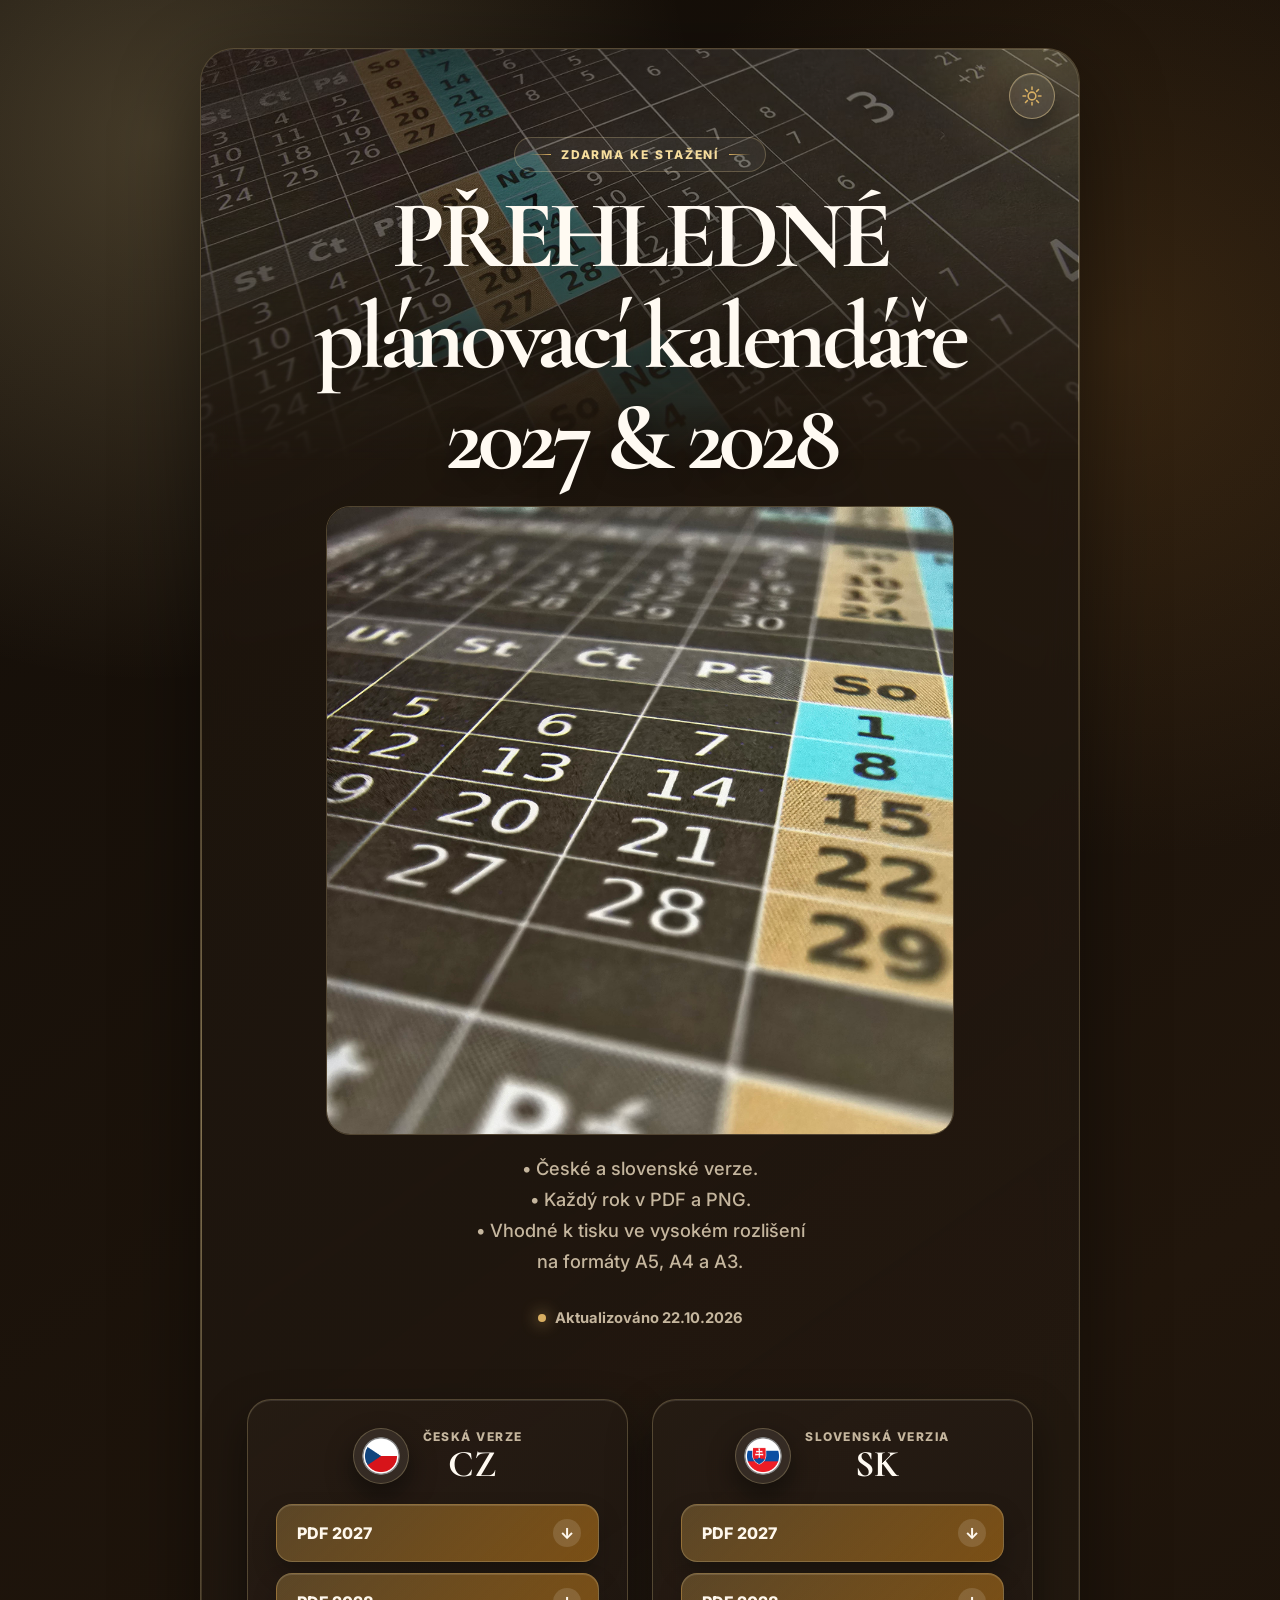
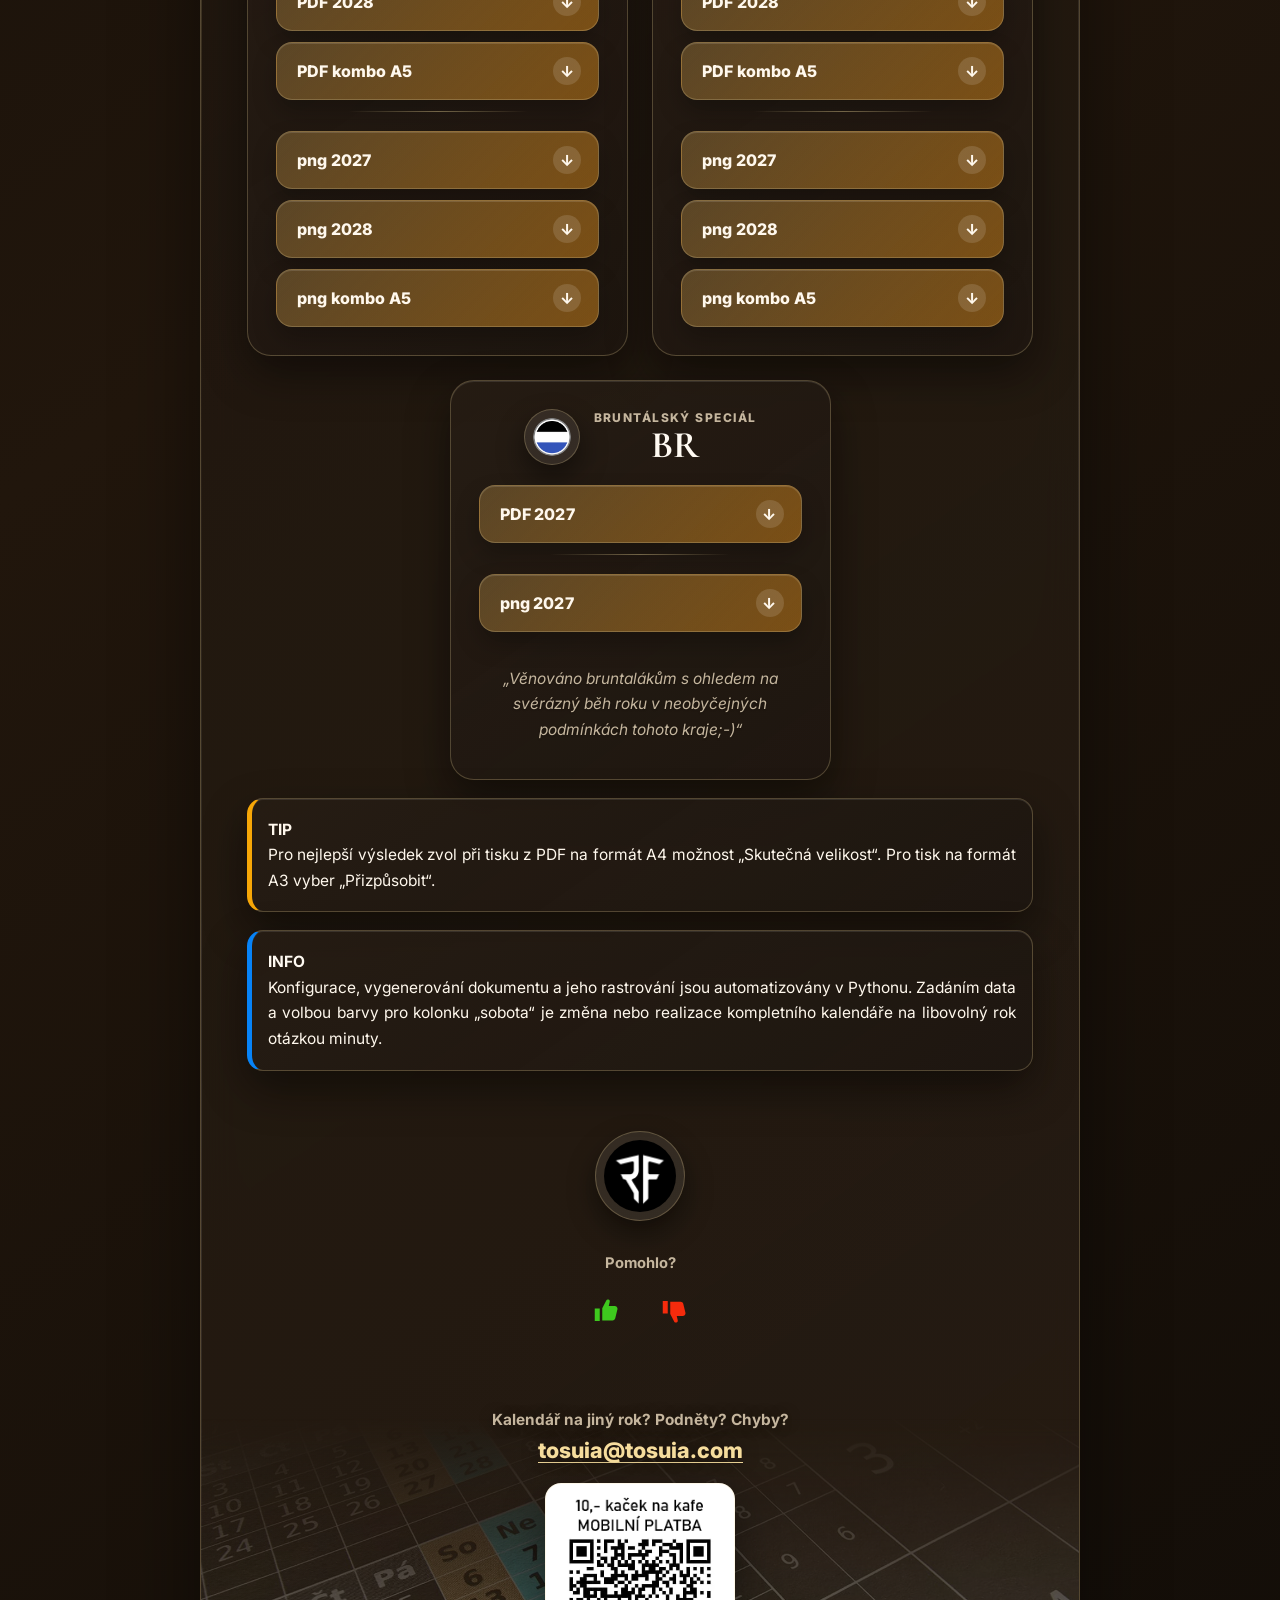
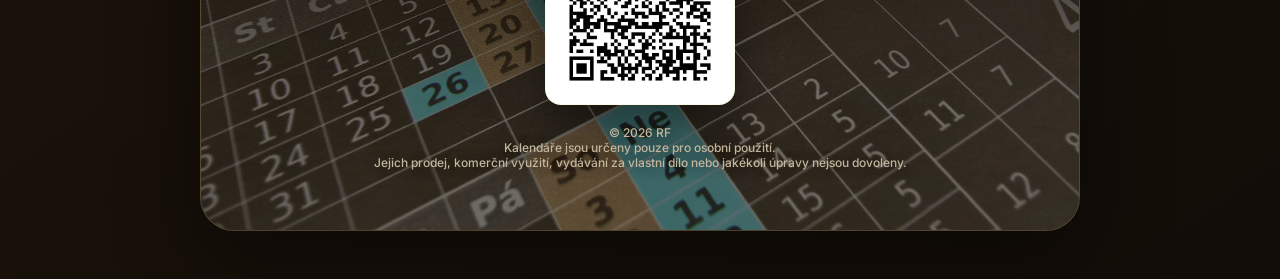
==== commit d5a136f5: "Update index.html" ====
--- a/index.html
+++ b/index.html
@@ -202,7 +202,7 @@
         </p>
         <img class='qr' src='img/10.png' alt='QR kód pro příspěvek na kafe'>
         <br>
-        <p class='copyright'>© 2026 RF<br>Kalendáře jsou určeny pouze pro osobní použití.<br>Jejich prodej, komerční využití, vydávání za vlastní dílo nebo jakékoli úpravy jsou zakázány.</p>
+        <p class='copyright'>© 2026 RF<br>Kalendáře jsou určeny pouze pro osobní použití.<br>Jejich prodej, komerční využití, vydávání za vlastní dílo nebo jakékoli úpravy nejsou dovoleny.</p>
       </section>
     </main>
     <script src='tracking.js?v=2'></script>
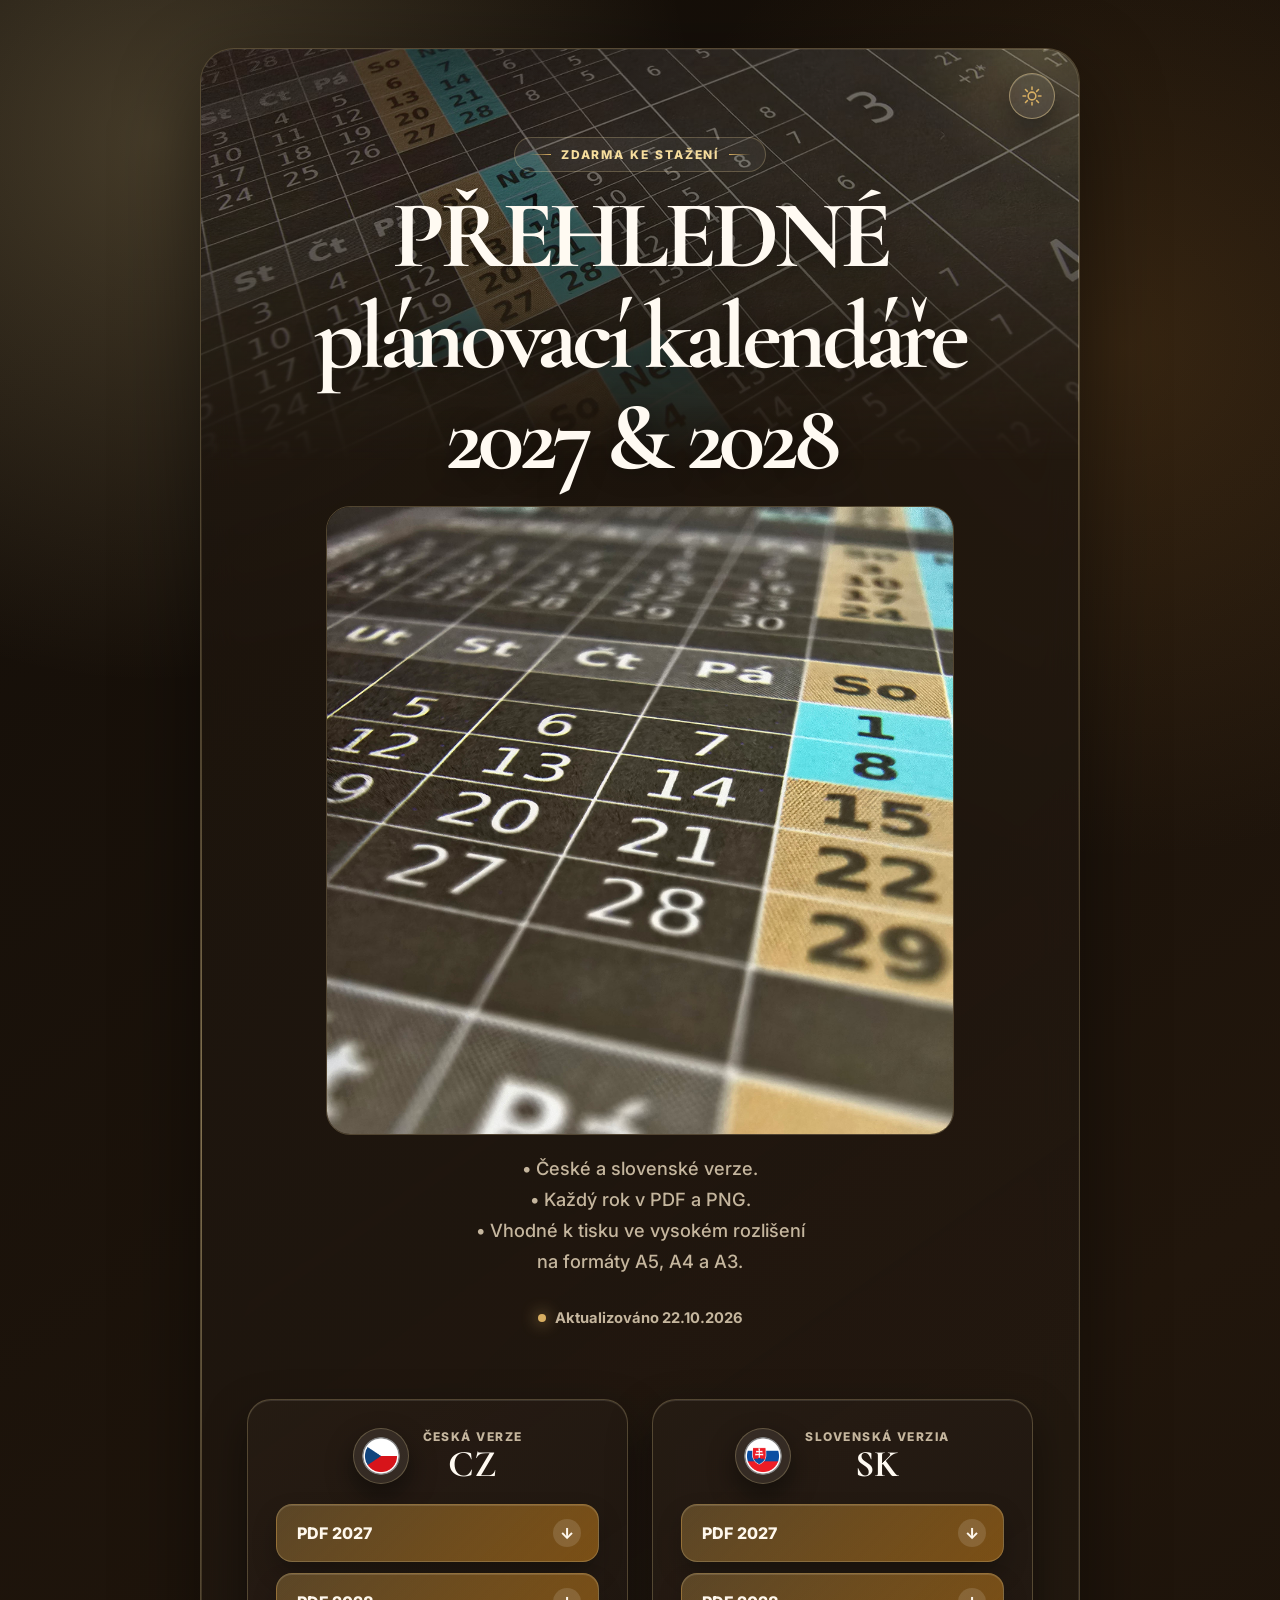
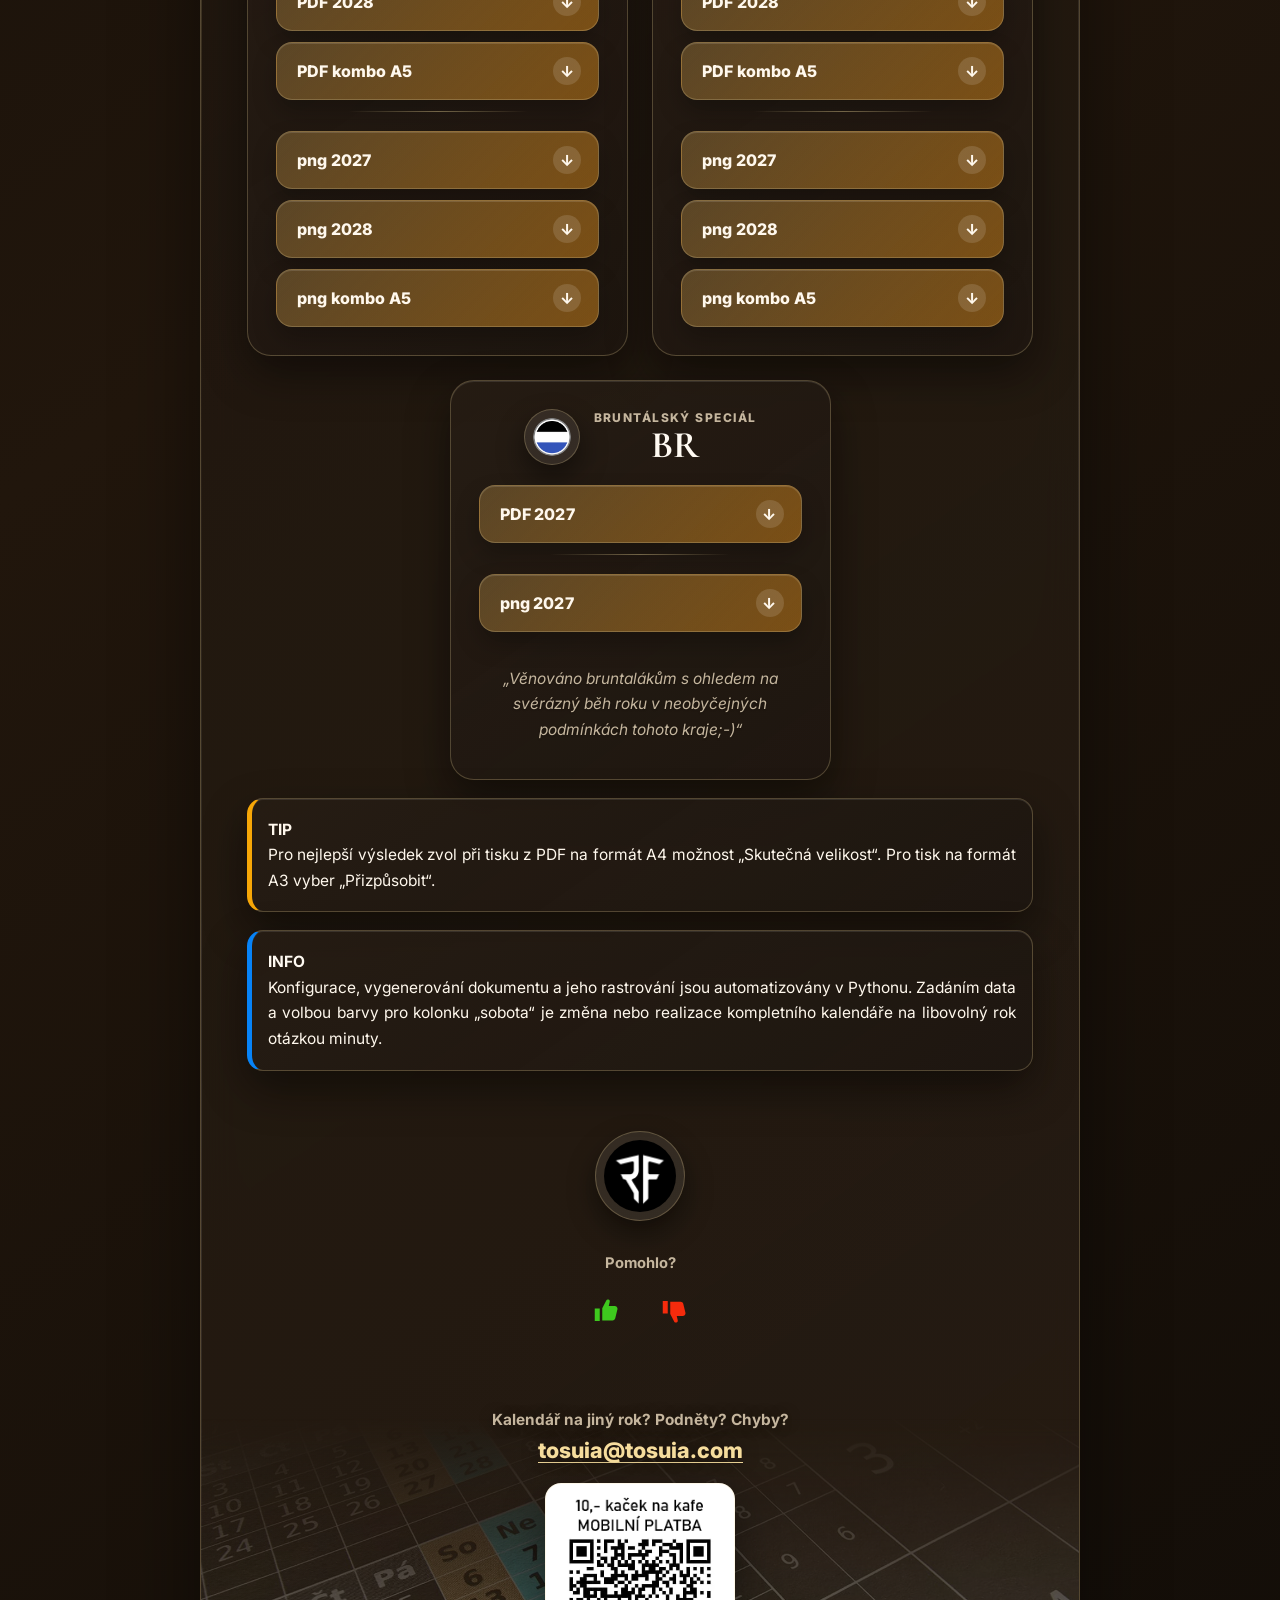
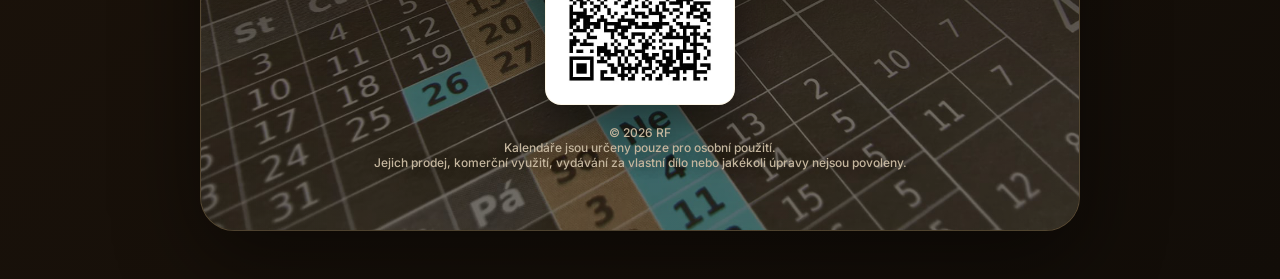
==== commit fce31e4c: "Correct typo in copyright notice" ====
--- a/index.html
+++ b/index.html
@@ -202,7 +202,7 @@
         </p>
         <img class='qr' src='img/10.png' alt='QR kód pro příspěvek na kafe'>
         <br>
-        <p class='copyright'>© 2026 RF<br>Kalendáře jsou určeny pouze pro osobní použití.<br>Jejich prodej, komerční využití, vydávání za vlastní dílo nebo jakékoli úpravy nejsou dovoleny.</p>
+        <p class='copyright'>© 2026 RF<br>Kalendáře jsou určeny pouze pro osobní použití.<br>Jejich prodej, komerční využití, vydávání za vlastní dílo nebo jakékoli úpravy nejsou povoleny.</p>
       </section>
     </main>
     <script src='tracking.js?v=2'></script>
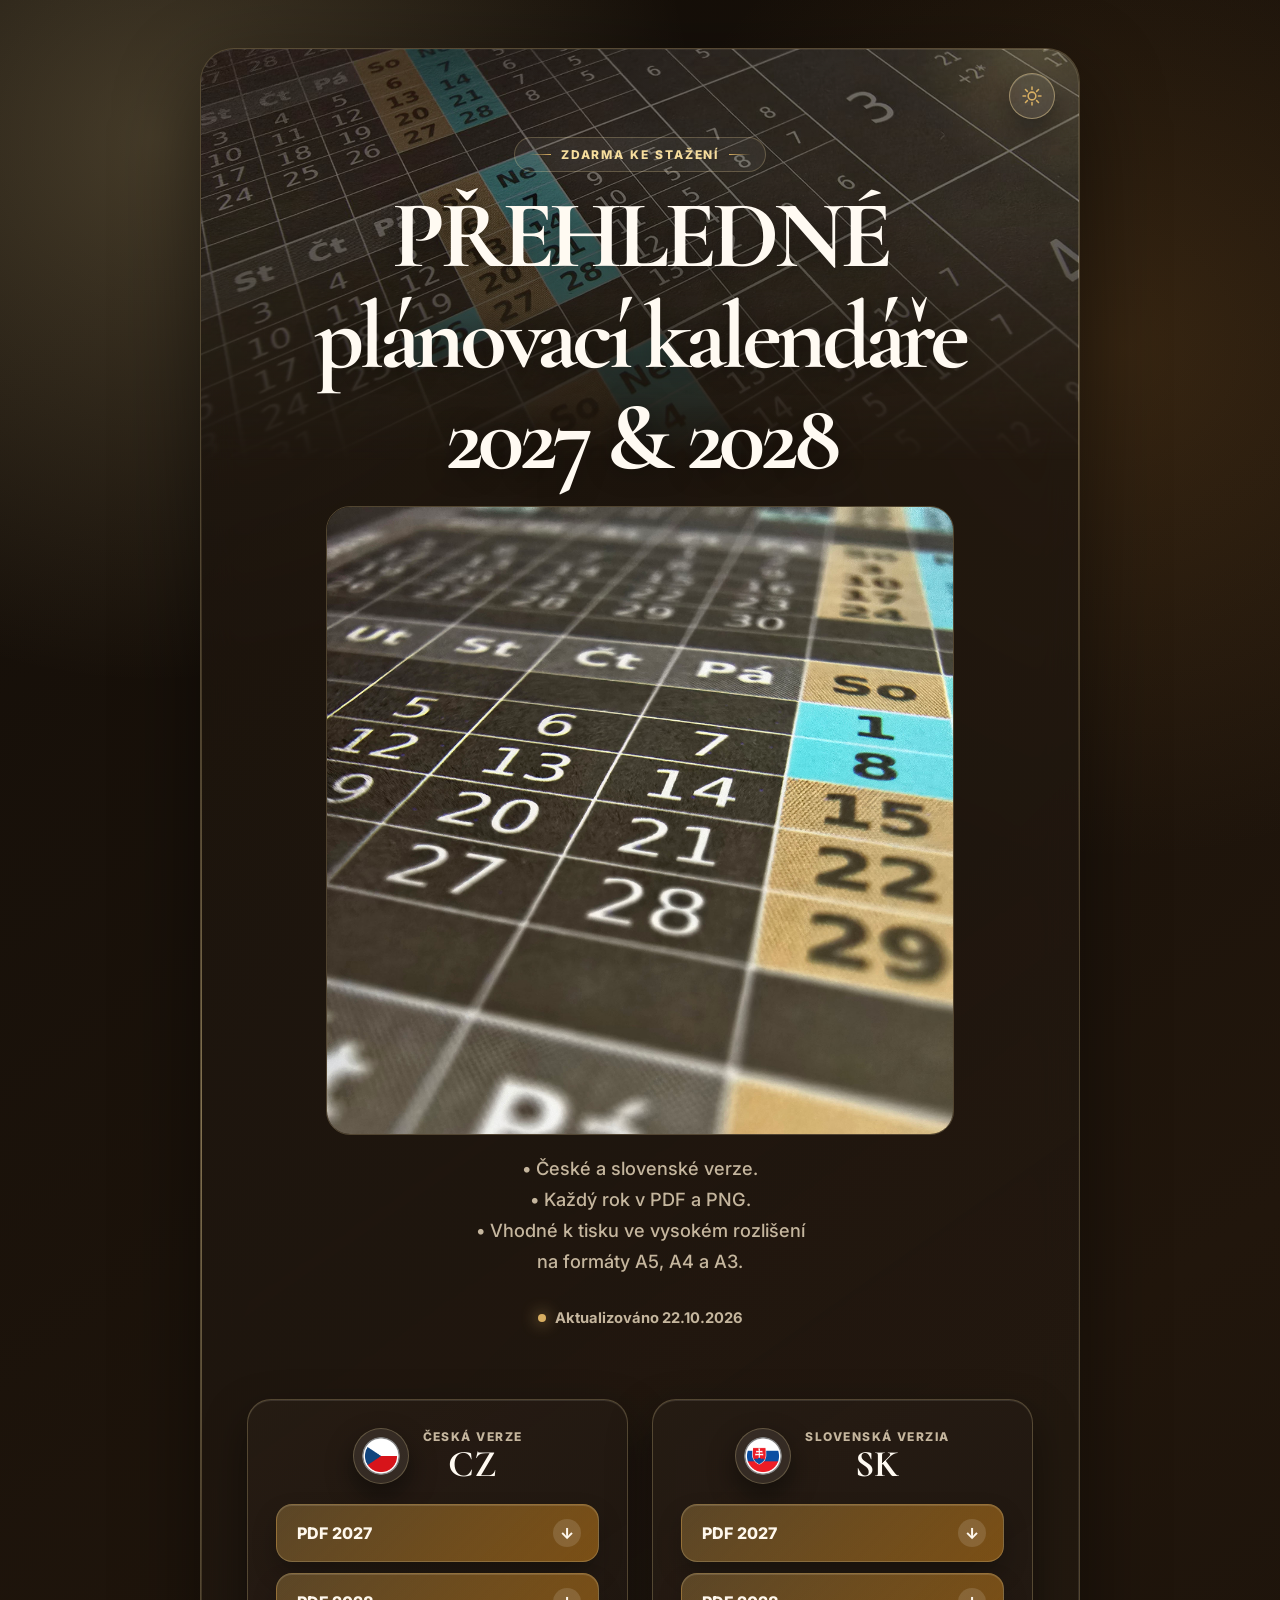
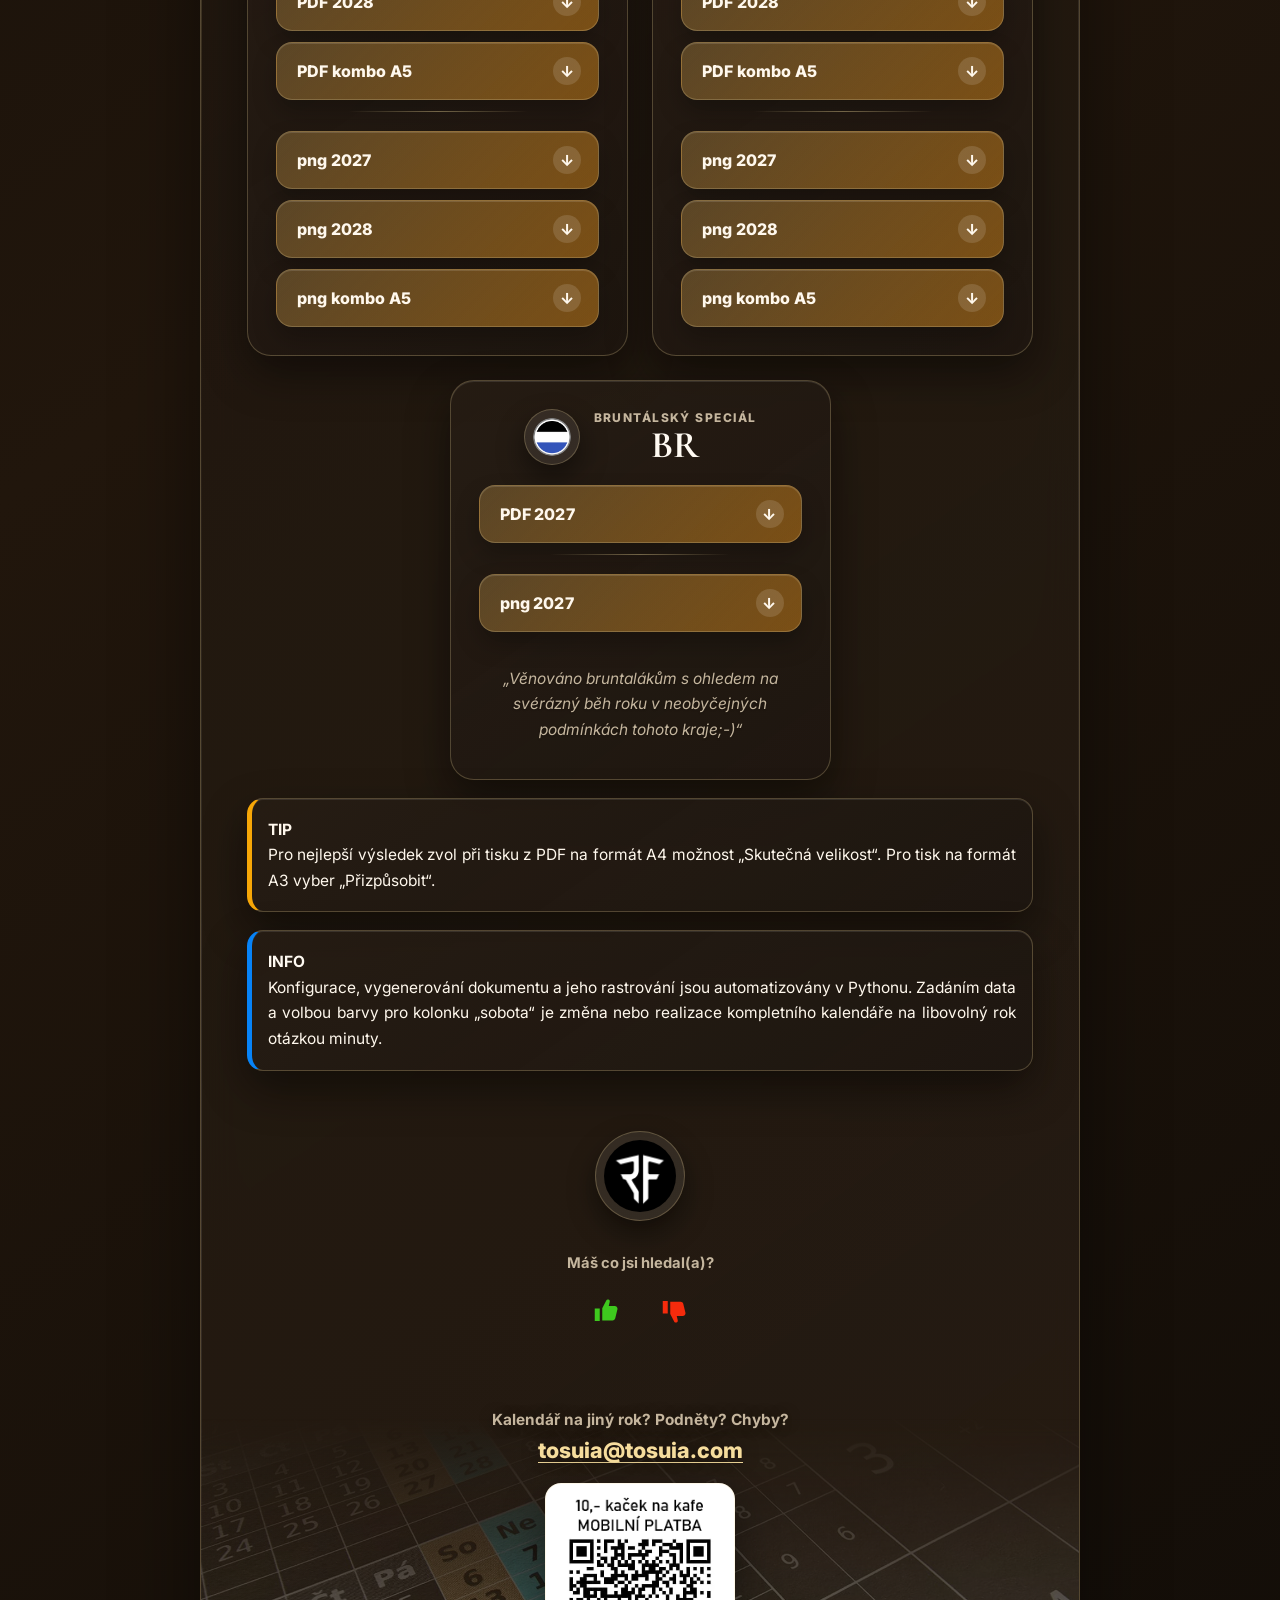
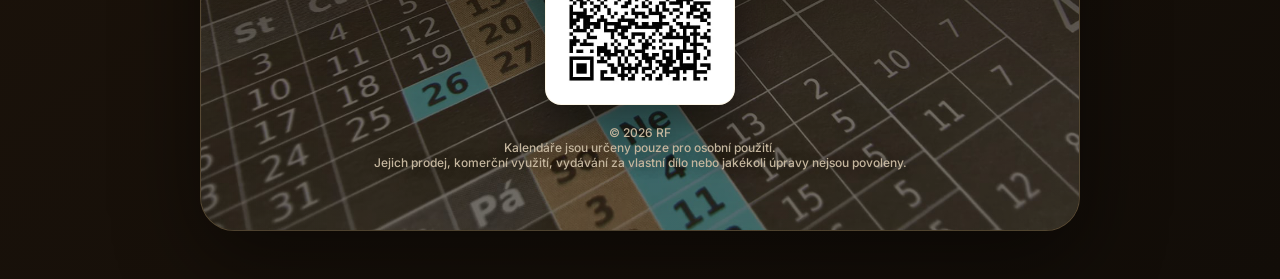
==== commit a558b6f5: "Update feedback title text in index.html" ====
--- a/index.html
+++ b/index.html
@@ -180,7 +180,7 @@
       </section>
       <img src='img/logo_rf_148.png' srcset='img/logo_rf_148.png 2x, img/logo_rf_224.png 3x' alt='Logo' class='logo_rf' draggable='false'>
       <section class='feedback' aria-labelledby='feedback-title'>
-          <p class='feedback-title' id='feedback-title'>Pomohlo?</p>
+          <p class='feedback-title' id='feedback-title'>Máš co jsi hledal(a)?</p>
         <div class='feedback-actions' role='group' aria-label='Ohodnotit stránku'>
           <button class='feedback-button feedback-button--up' id='feedback-up' type='button' aria-label='Líbí se mi' aria-pressed='false' title='Ujde to'>
             <svg viewBox='0 0 24 24' aria-hidden='true' focusable='false'>
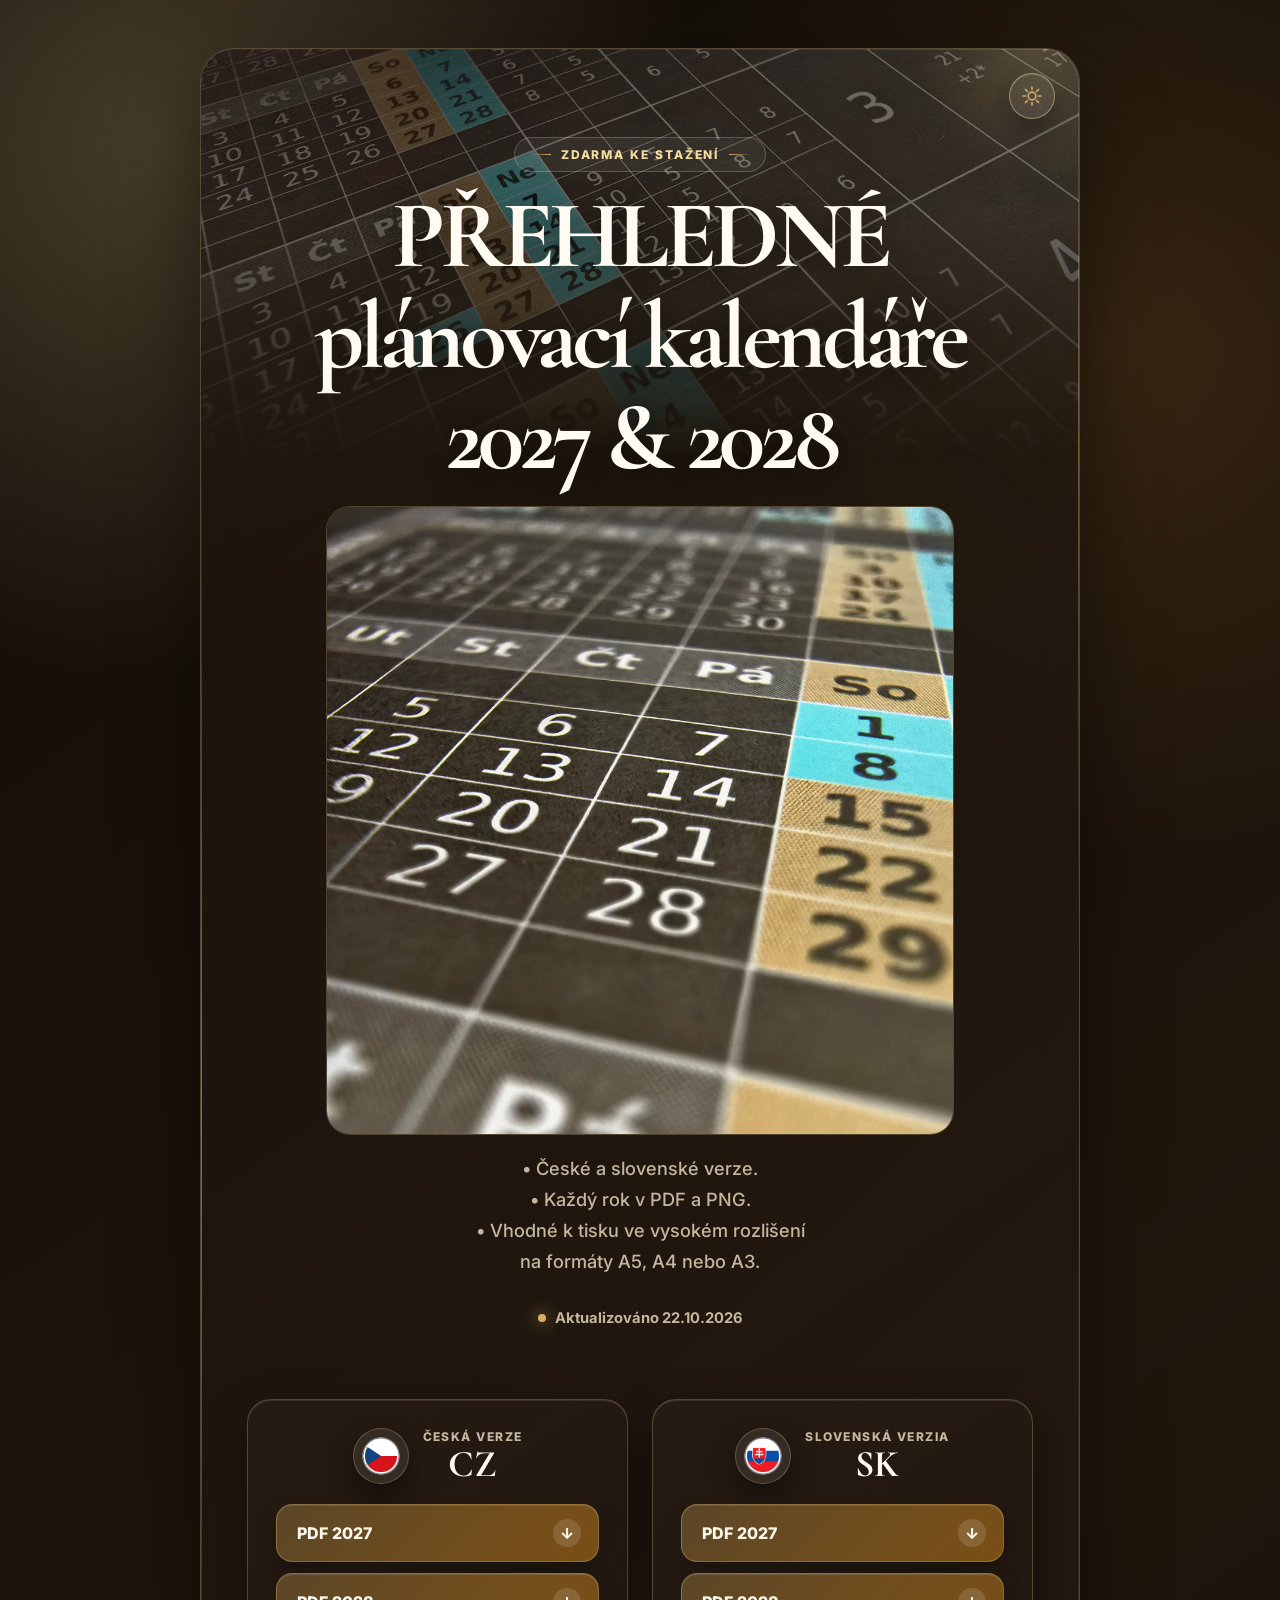
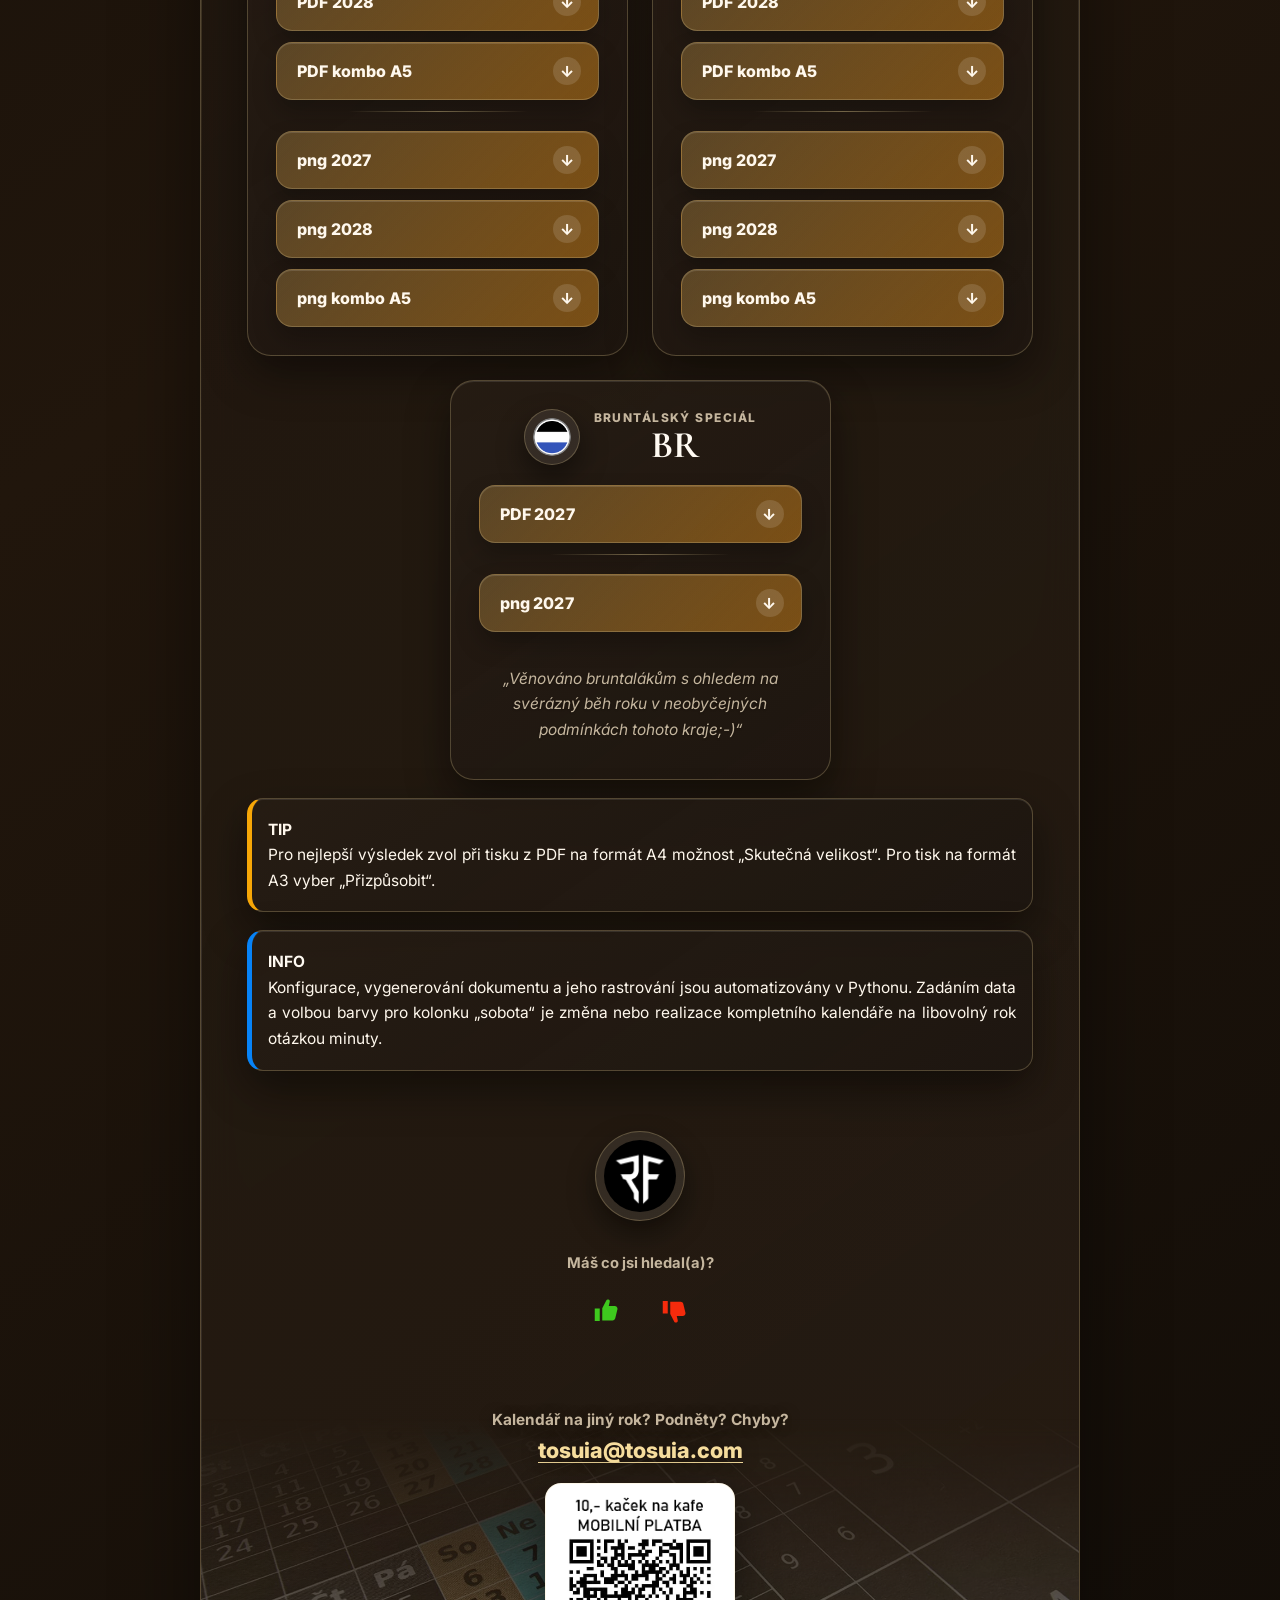
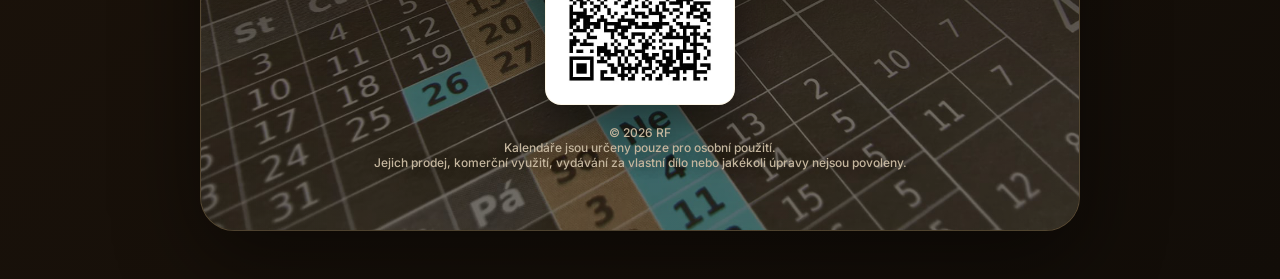
==== commit 5fe2f11d: "Update text for printing formats in index.html" ====
--- a/index.html
+++ b/index.html
@@ -81,7 +81,7 @@
         <header class='header-text'>
           <h1 id='page-title'>PŘEHLEDNÉ <br>plánovací kalendáře <br>2027 &amp; 2028 </h1>
           <img src="img/calendar-preview.jpg" alt="Náhled kalendáře" class="calendar-preview" width="2100" height="2100">
-          <p>• České a slovenské verze.<br>• Každý rok v PDF a PNG. <br>• Vhodné k tisku ve vysokém rozlišení <br>na formáty A5, A4 a A3.</p>
+          <p>• České a slovenské verze.<br>• Každý rok v PDF a PNG. <br>• Vhodné k tisku ve vysokém rozlišení <br>na formáty A5, A4 nebo A3.</p>
         </header>
         <p class='updated'>Aktualizováno 22.10.2026</p>
       </section>
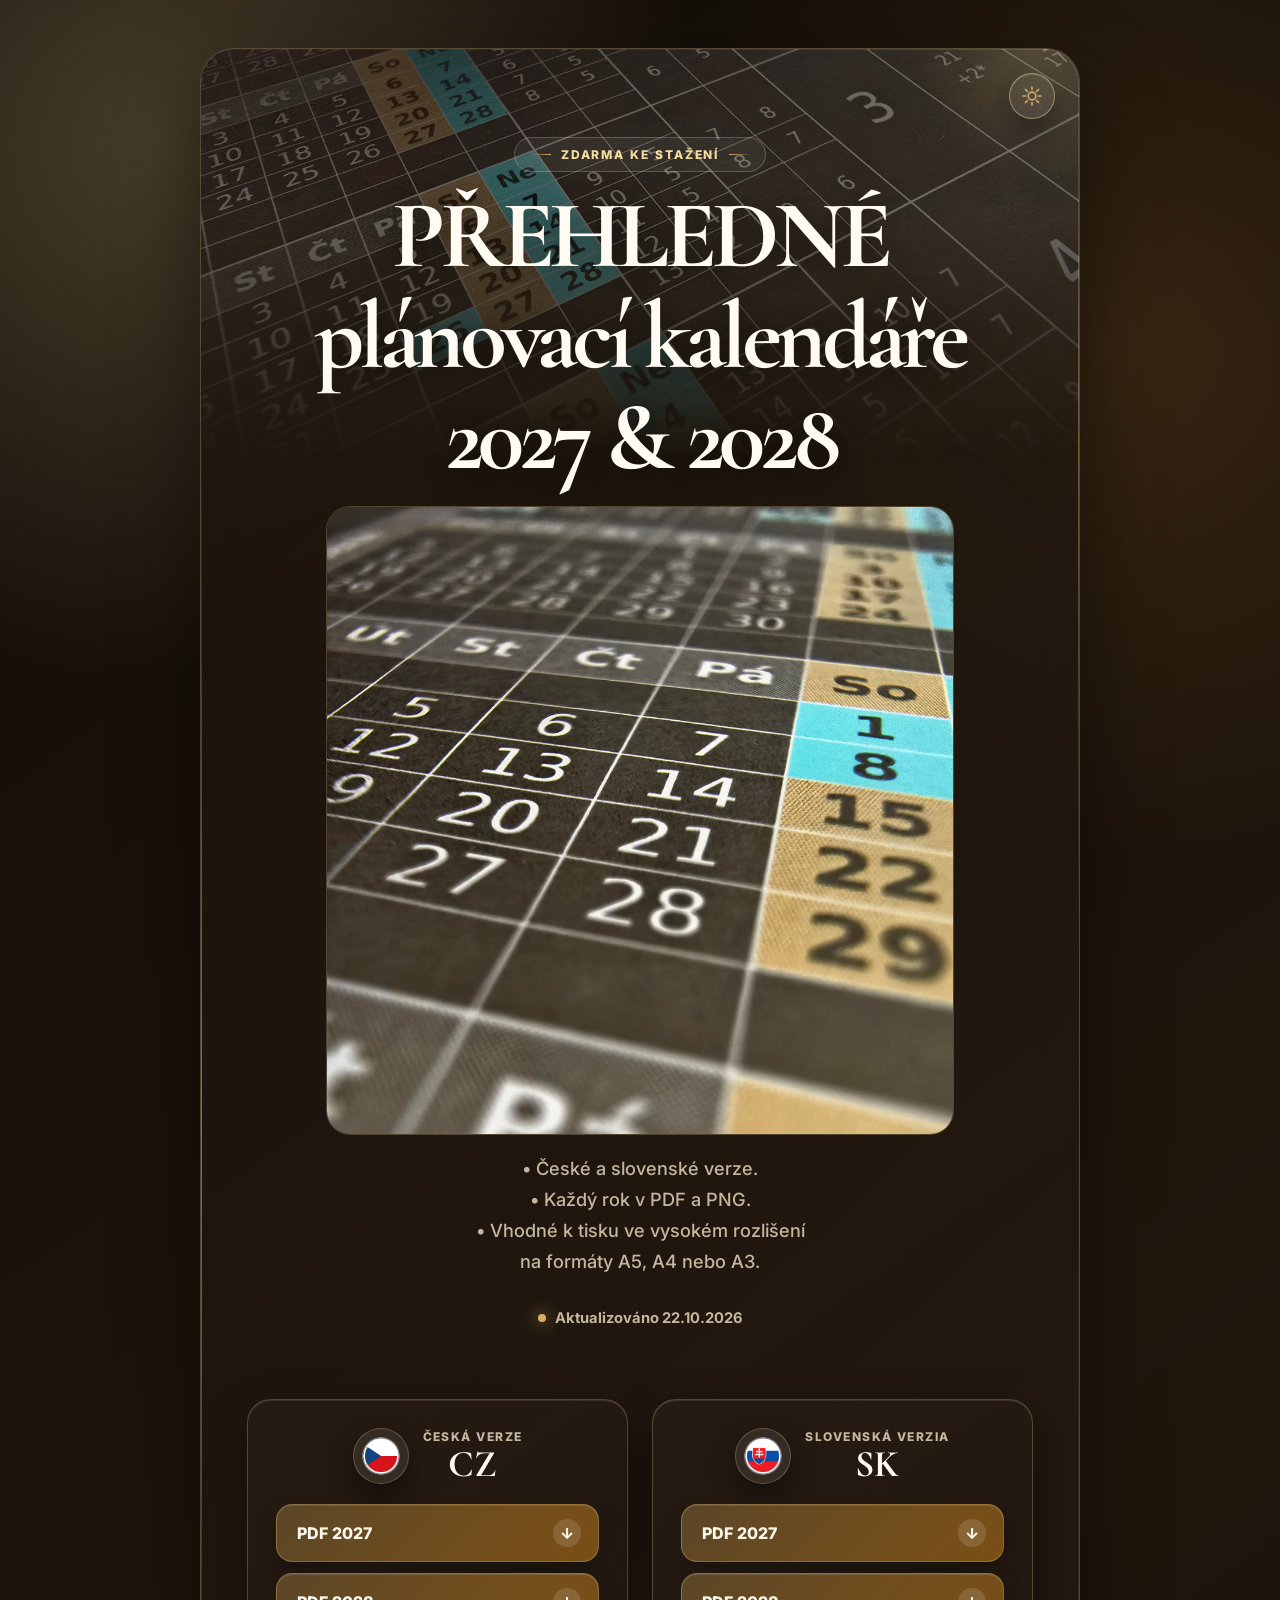
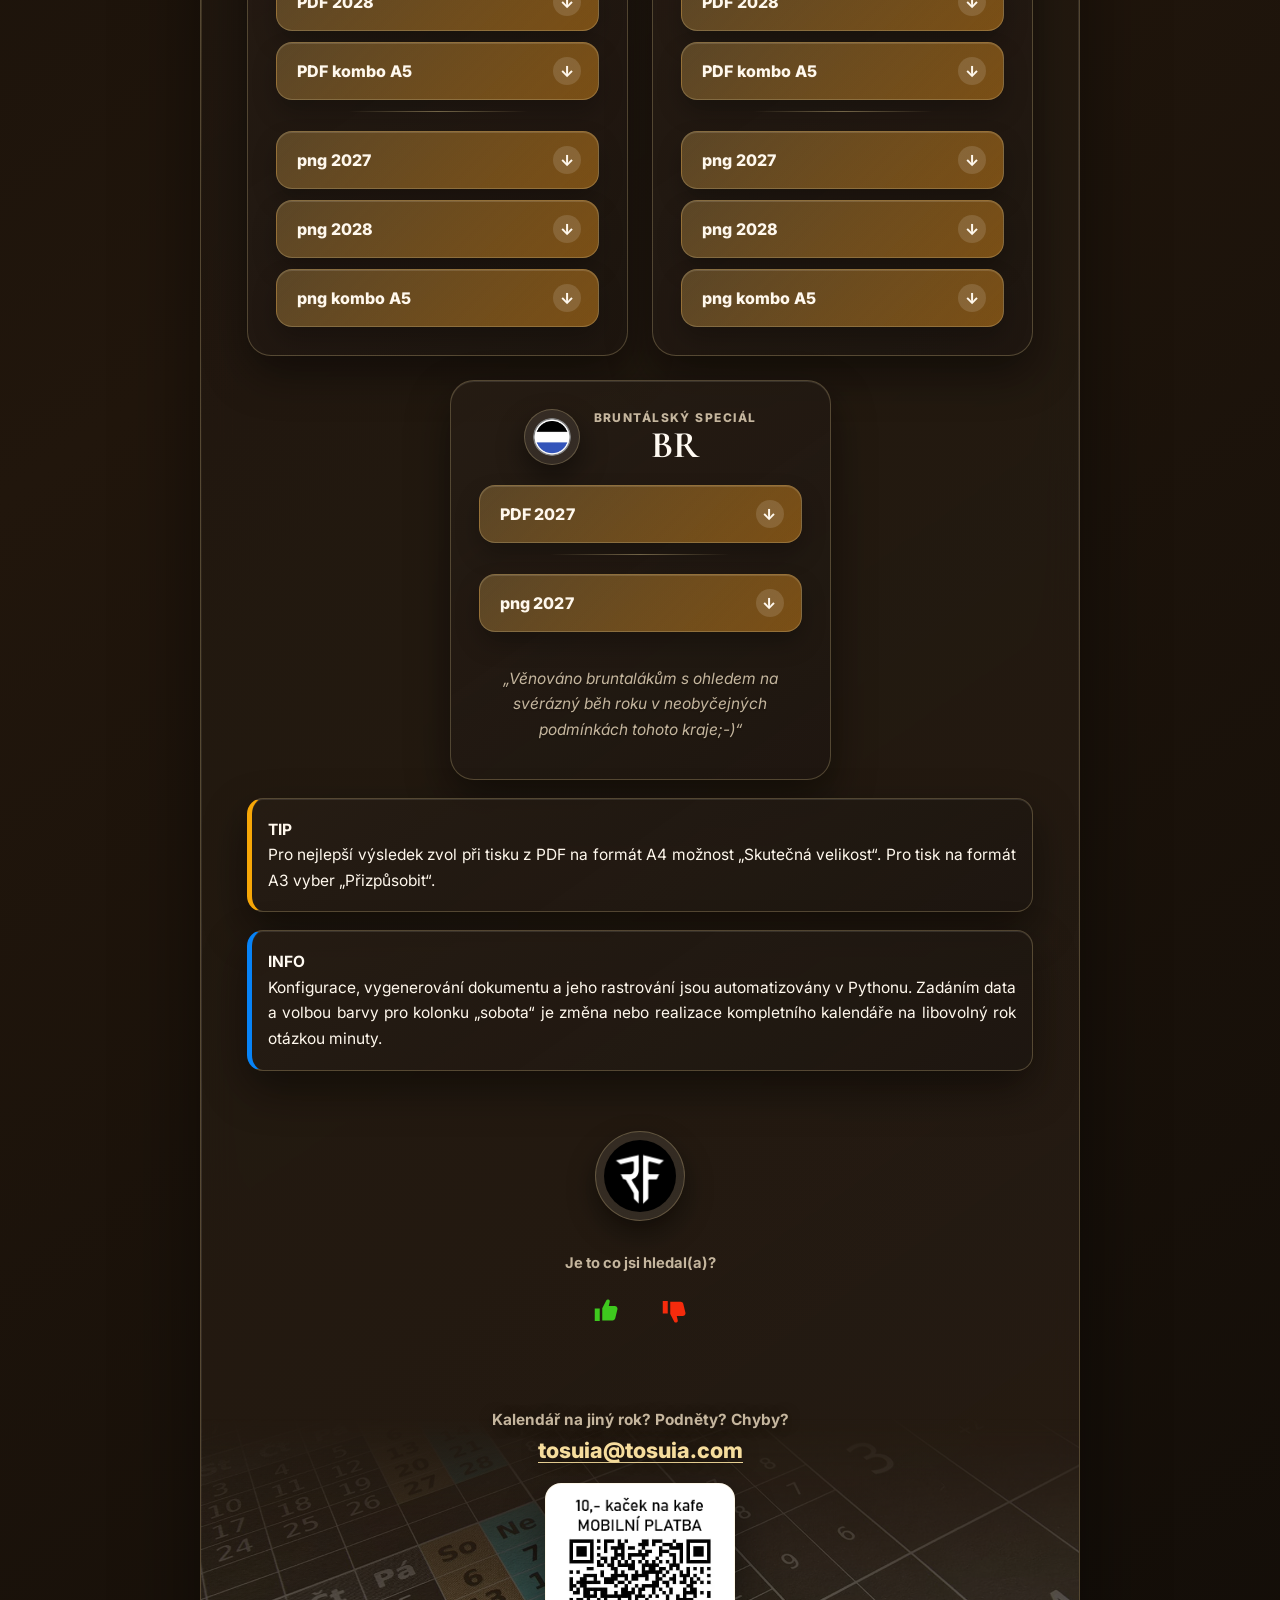
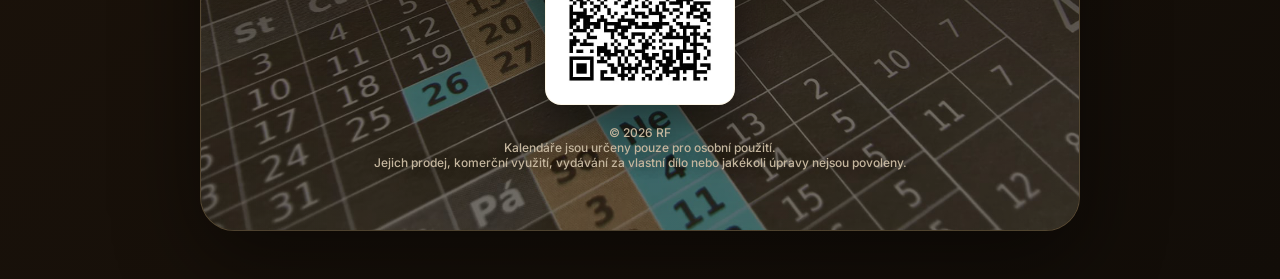
==== commit 9d2434f7: "Update feedback question text in index.html" ====
--- a/index.html
+++ b/index.html
@@ -180,7 +180,7 @@
       </section>
       <img src='img/logo_rf_148.png' srcset='img/logo_rf_148.png 2x, img/logo_rf_224.png 3x' alt='Logo' class='logo_rf' draggable='false'>
       <section class='feedback' aria-labelledby='feedback-title'>
-          <p class='feedback-title' id='feedback-title'>Máš co jsi hledal(a)?</p>
+          <p class='feedback-title' id='feedback-title'>Je to co jsi hledal(a)?</p>
         <div class='feedback-actions' role='group' aria-label='Ohodnotit stránku'>
           <button class='feedback-button feedback-button--up' id='feedback-up' type='button' aria-label='Líbí se mi' aria-pressed='false' title='Ujde to'>
             <svg viewBox='0 0 24 24' aria-hidden='true' focusable='false'>
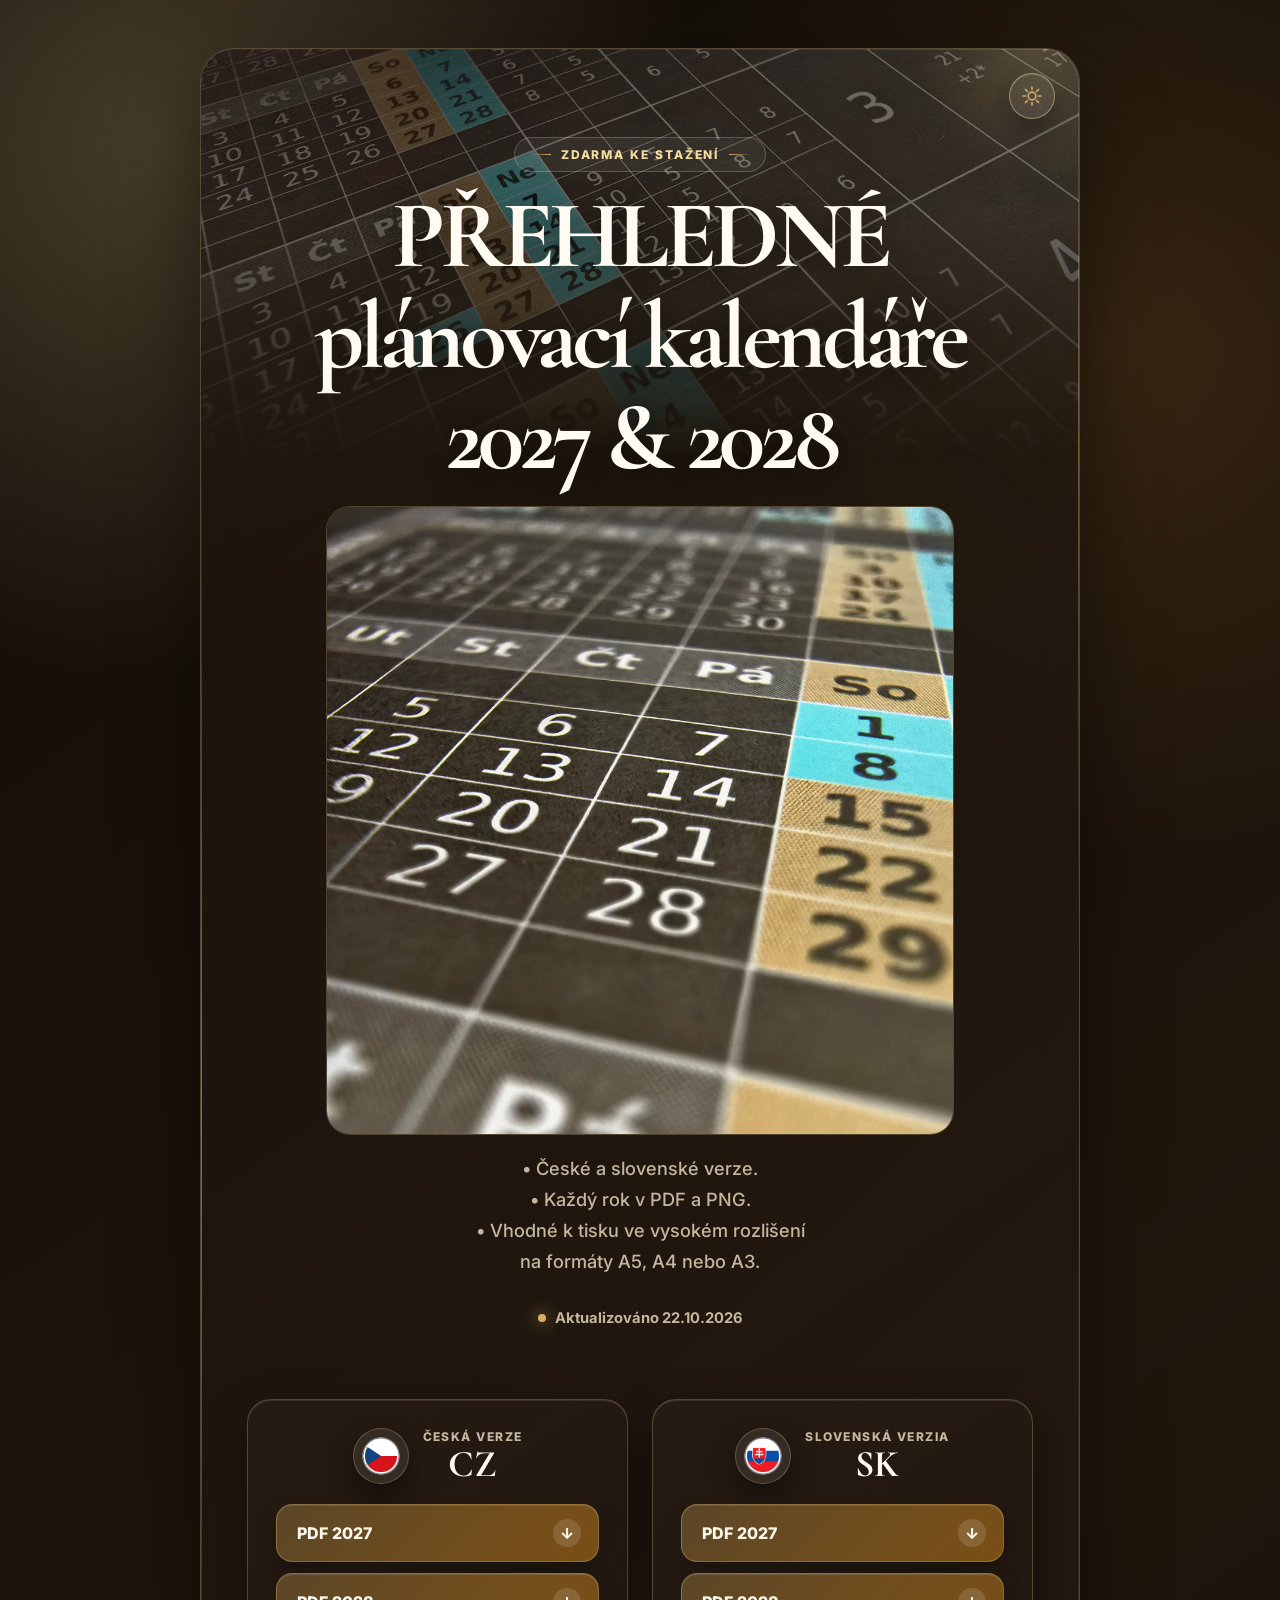
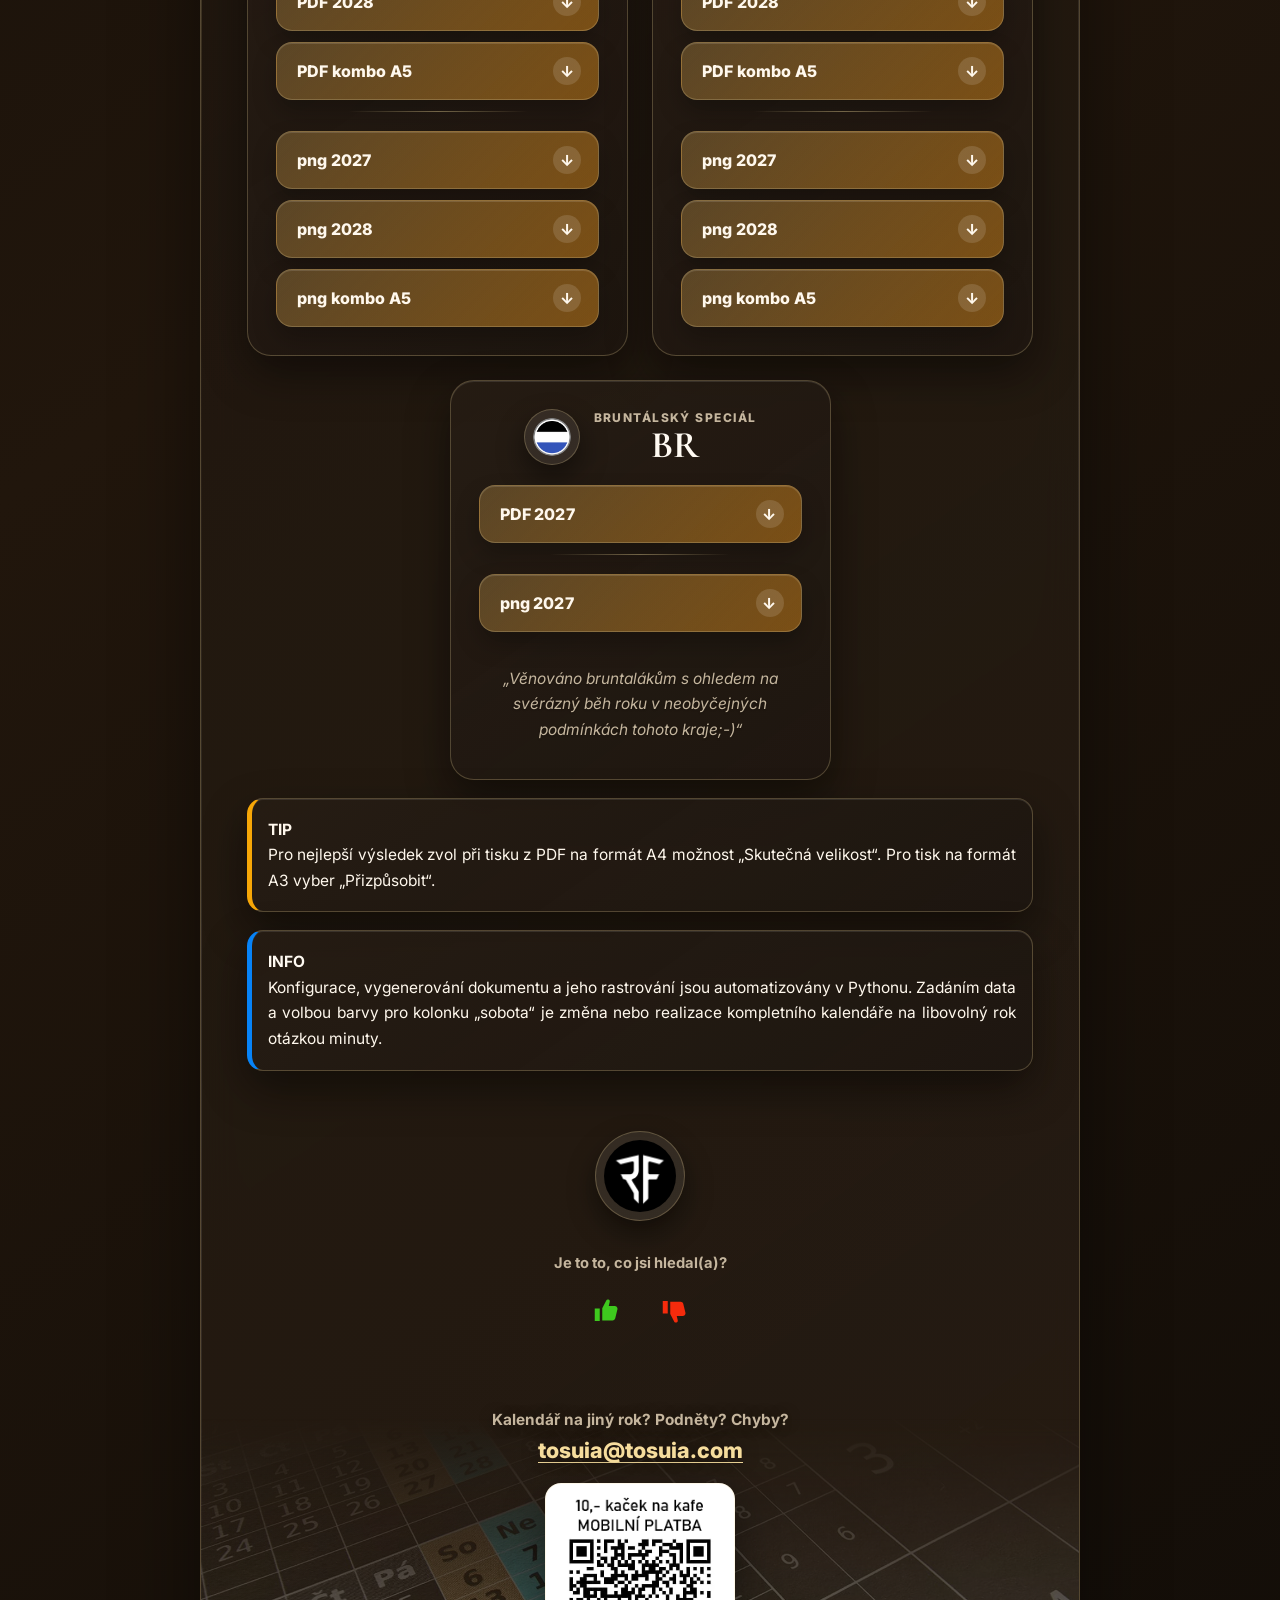
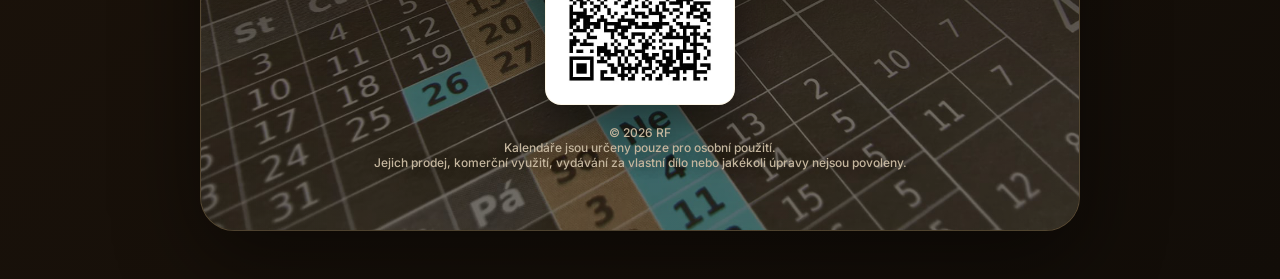
==== commit e502c312: "Fix feedback title text for clarity" ====
--- a/index.html
+++ b/index.html
@@ -180,7 +180,7 @@
       </section>
       <img src='img/logo_rf_148.png' srcset='img/logo_rf_148.png 2x, img/logo_rf_224.png 3x' alt='Logo' class='logo_rf' draggable='false'>
       <section class='feedback' aria-labelledby='feedback-title'>
-          <p class='feedback-title' id='feedback-title'>Je to co jsi hledal(a)?</p>
+          <p class='feedback-title' id='feedback-title'>Je to to, co jsi hledal(a)?</p>
         <div class='feedback-actions' role='group' aria-label='Ohodnotit stránku'>
           <button class='feedback-button feedback-button--up' id='feedback-up' type='button' aria-label='Líbí se mi' aria-pressed='false' title='Ujde to'>
             <svg viewBox='0 0 24 24' aria-hidden='true' focusable='false'>
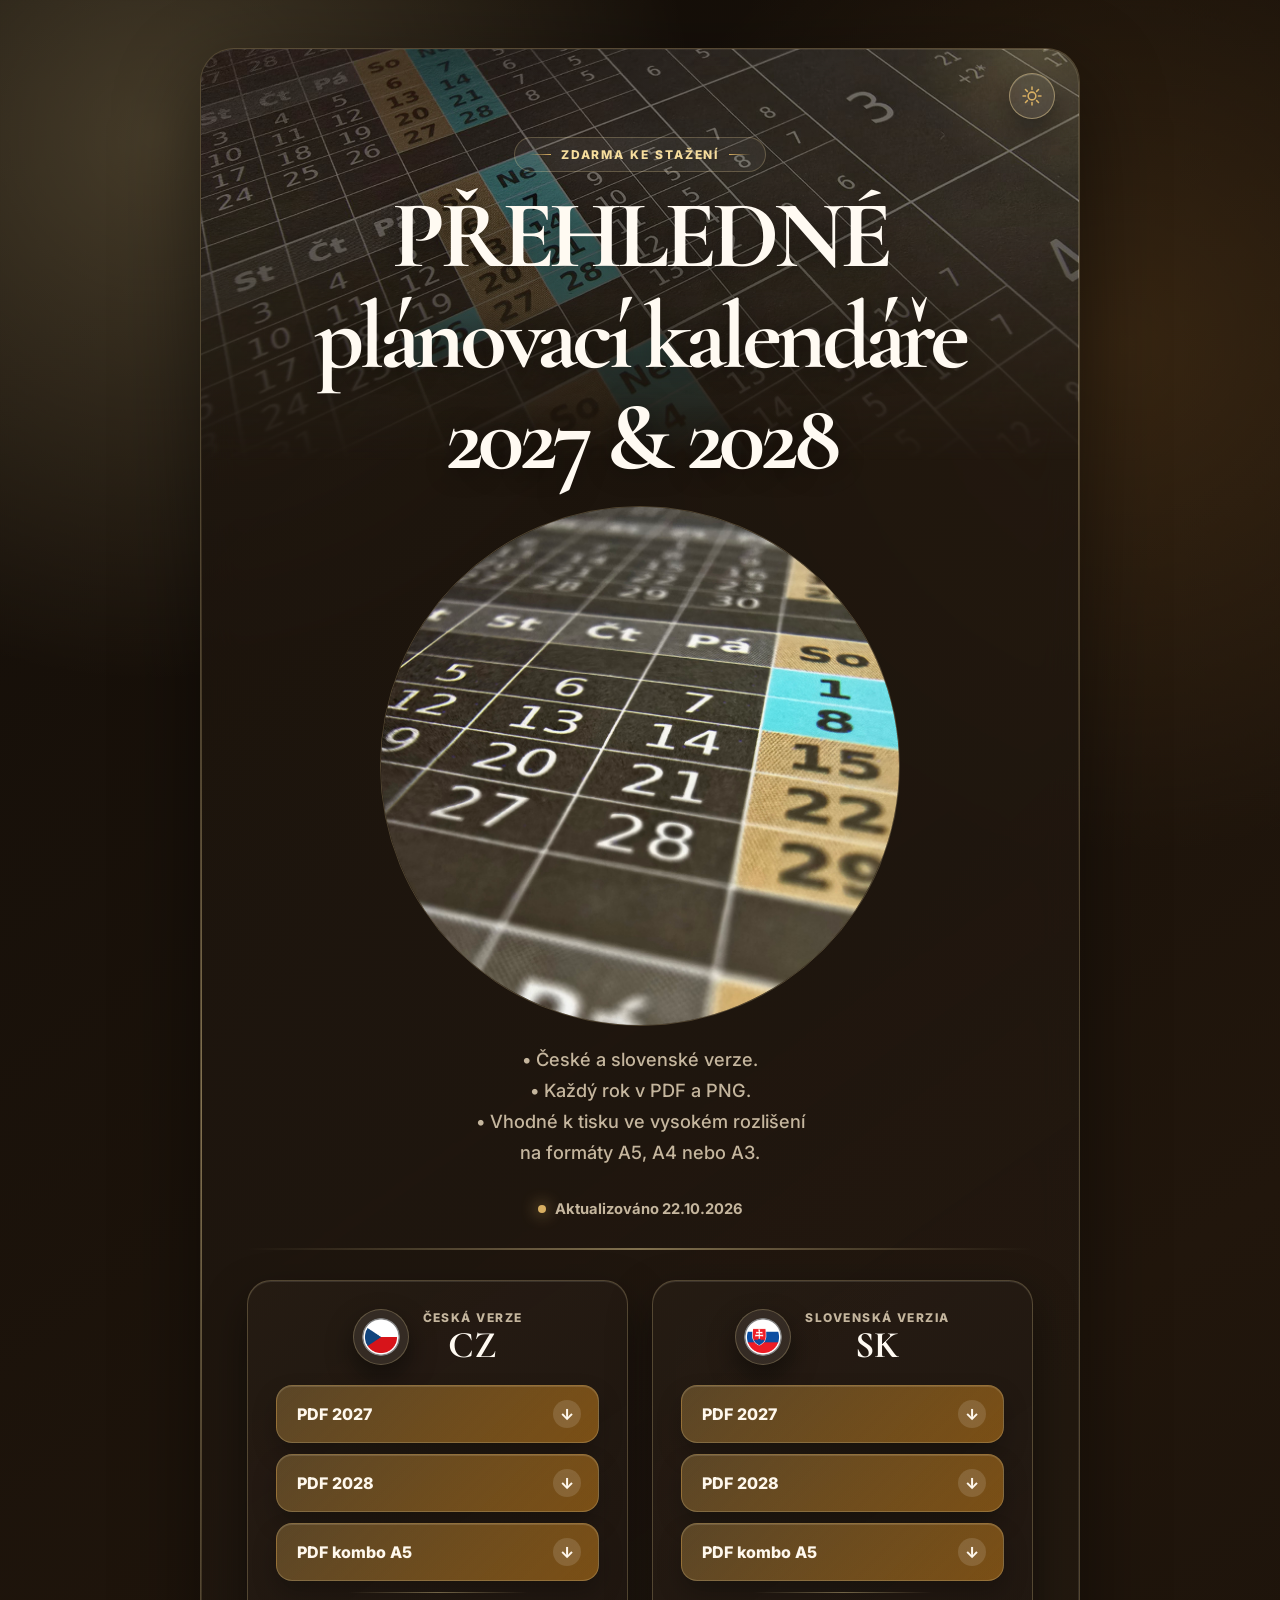
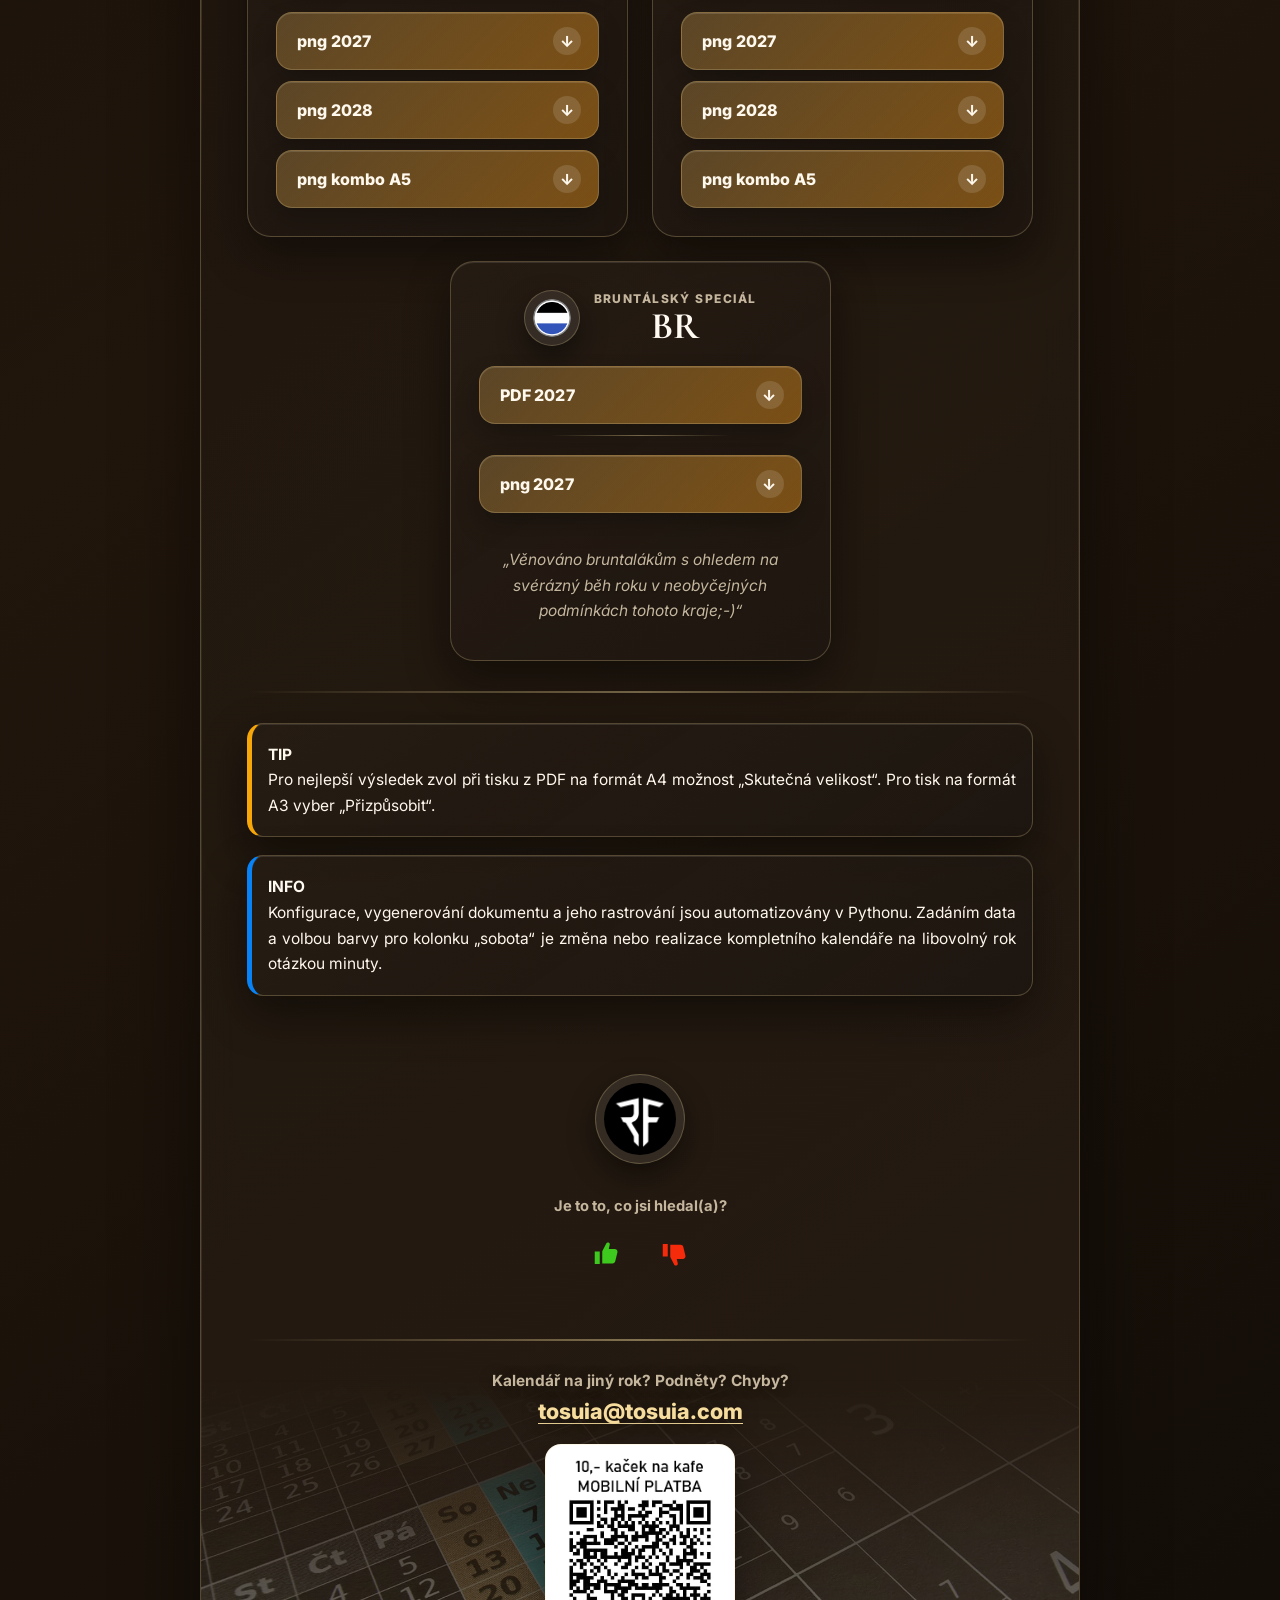
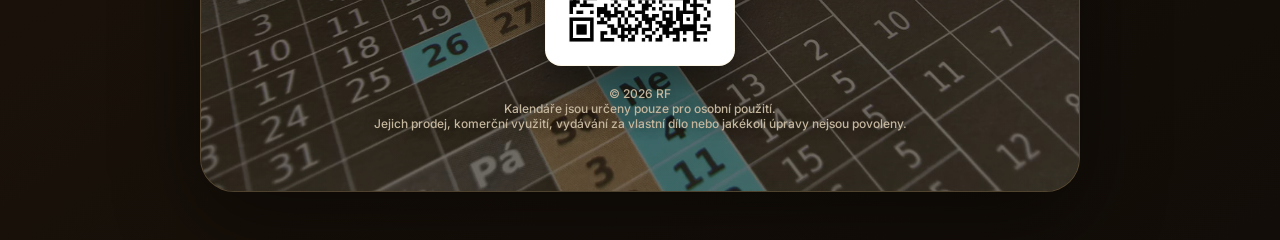
==== commit 5b6f6467: "Add files via upload" ====
--- a/index.html
+++ b/index.html
@@ -85,6 +85,7 @@
         </header>
         <p class='updated'>Aktualizováno 22.10.2026</p>
       </section>
+      <div class='page-divider' aria-hidden='true'></div>
       <section class='download-grid' aria-label='Stažení kalendářů'>
         <div class='lang-card'>
           <div class='lang-head'>
@@ -168,6 +169,7 @@
           </div>
         </div>
       </section>
+      <div class='page-divider' aria-hidden='true'></div>
       <section class='notice-stack' aria-label='Poznámky'>
         <div class='announcement_2'>
           <b>TIP</b>
@@ -195,6 +197,7 @@
         </div>
         <p class='feedback-message' id='feedback-message' aria-live='polite'></p>
       </section>
+      <div class='page-divider' aria-hidden='true'></div>
       <section class='support' aria-label='Kontakt a podpora'>
         <p class='note'>Kalendář na jiný rok? Podněty? Chyby?</p>
         <p class='contact'>
--- a/style.css
+++ b/style.css
@@ -23,6 +23,7 @@
     --radius-xl: 34px;
     --radius-lg: 24px;
     --radius-md: 16px;
+    --divider-spacing: 30px;
 }
 
 :root[data-theme='light'] {
@@ -427,6 +428,15 @@
     background: linear-gradient(90deg, transparent, var(--line-strong), transparent);
 }
 
+.page-divider {
+    width: min(800px, 100%);
+    height: 2px;
+    margin: var(--divider-spacing) auto;
+    padding: 0;
+    border: 0;
+    background: linear-gradient(90deg, transparent, var(--line-strong), transparent);
+}
+
 .downloads a {
     position: relative;
     display: inline-flex;
@@ -684,7 +694,7 @@
     height: auto;
     margin: 18px auto;
     border: 1px solid var(--line);
-    border-radius: var(--radius-lg);
+    border-radius: 50%;
 }
 
 :root[data-theme='light'] .calendar-preview {
@@ -692,7 +702,7 @@
         0 4px 12px rgba(73, 48, 17, 0.10),
         0 18px 42px rgba(73, 48, 17, 0.18);
     border: 1px solid var(--line);
-    border-radius: var(--radius-lg);
+    border-radius: 50%;
 }
 
 @keyframes shimmer {
@@ -785,3 +795,37 @@
         padding: 16px;
     }
 }
+
+@media (width > 760px) {
+    .calendar-preview {
+        max-width: 520px;
+    }
+}
+
+/* ---------- Consistent page-divider spacing ---------- */
+
+.hero {
+    padding-bottom: 0;
+}
+
+.download-grid {
+    margin-top: 0;
+    margin-bottom: 0;
+}
+
+.notice-stack {
+    display: flow-root;
+}
+
+.notice-stack > :first-child {
+    margin-top: 0;
+}
+
+.feedback {
+    margin-bottom: 0;
+}
+
+.support {
+    margin-top: 0;
+    padding-top: 0;
+}
